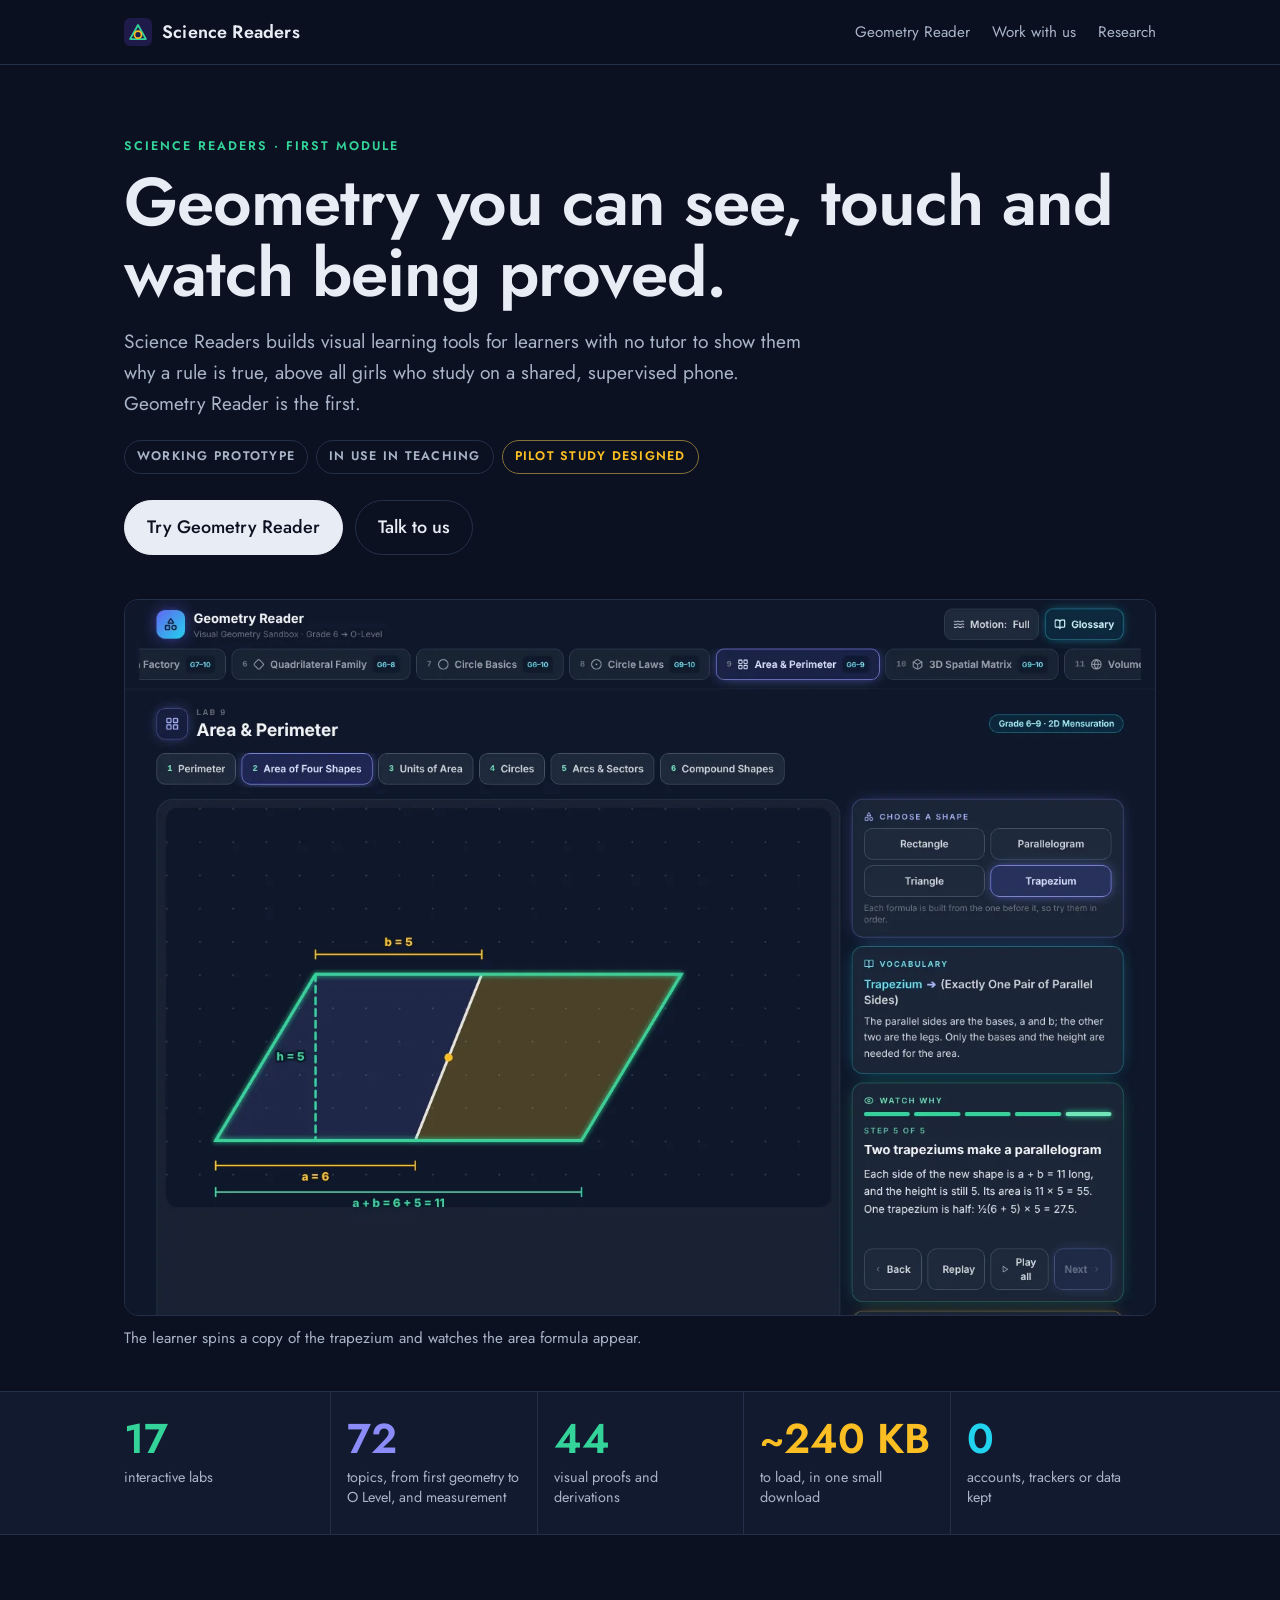
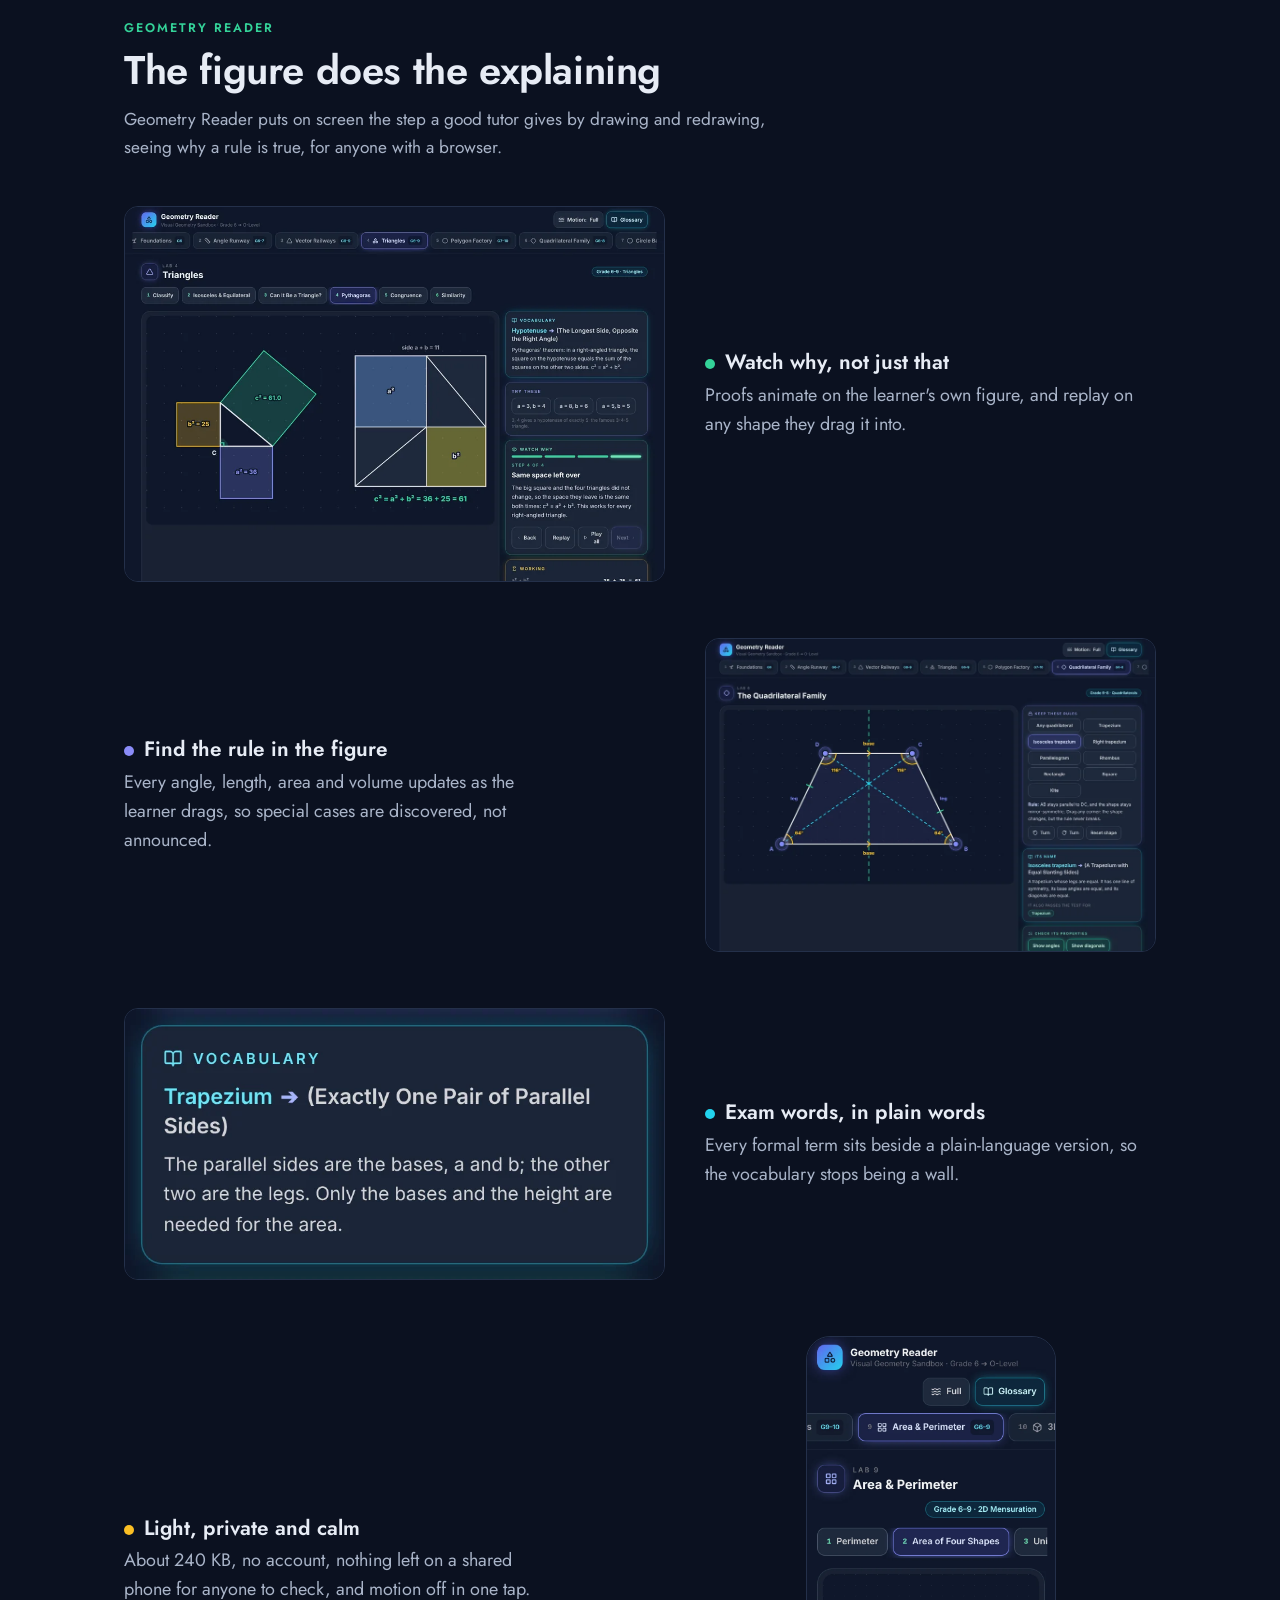
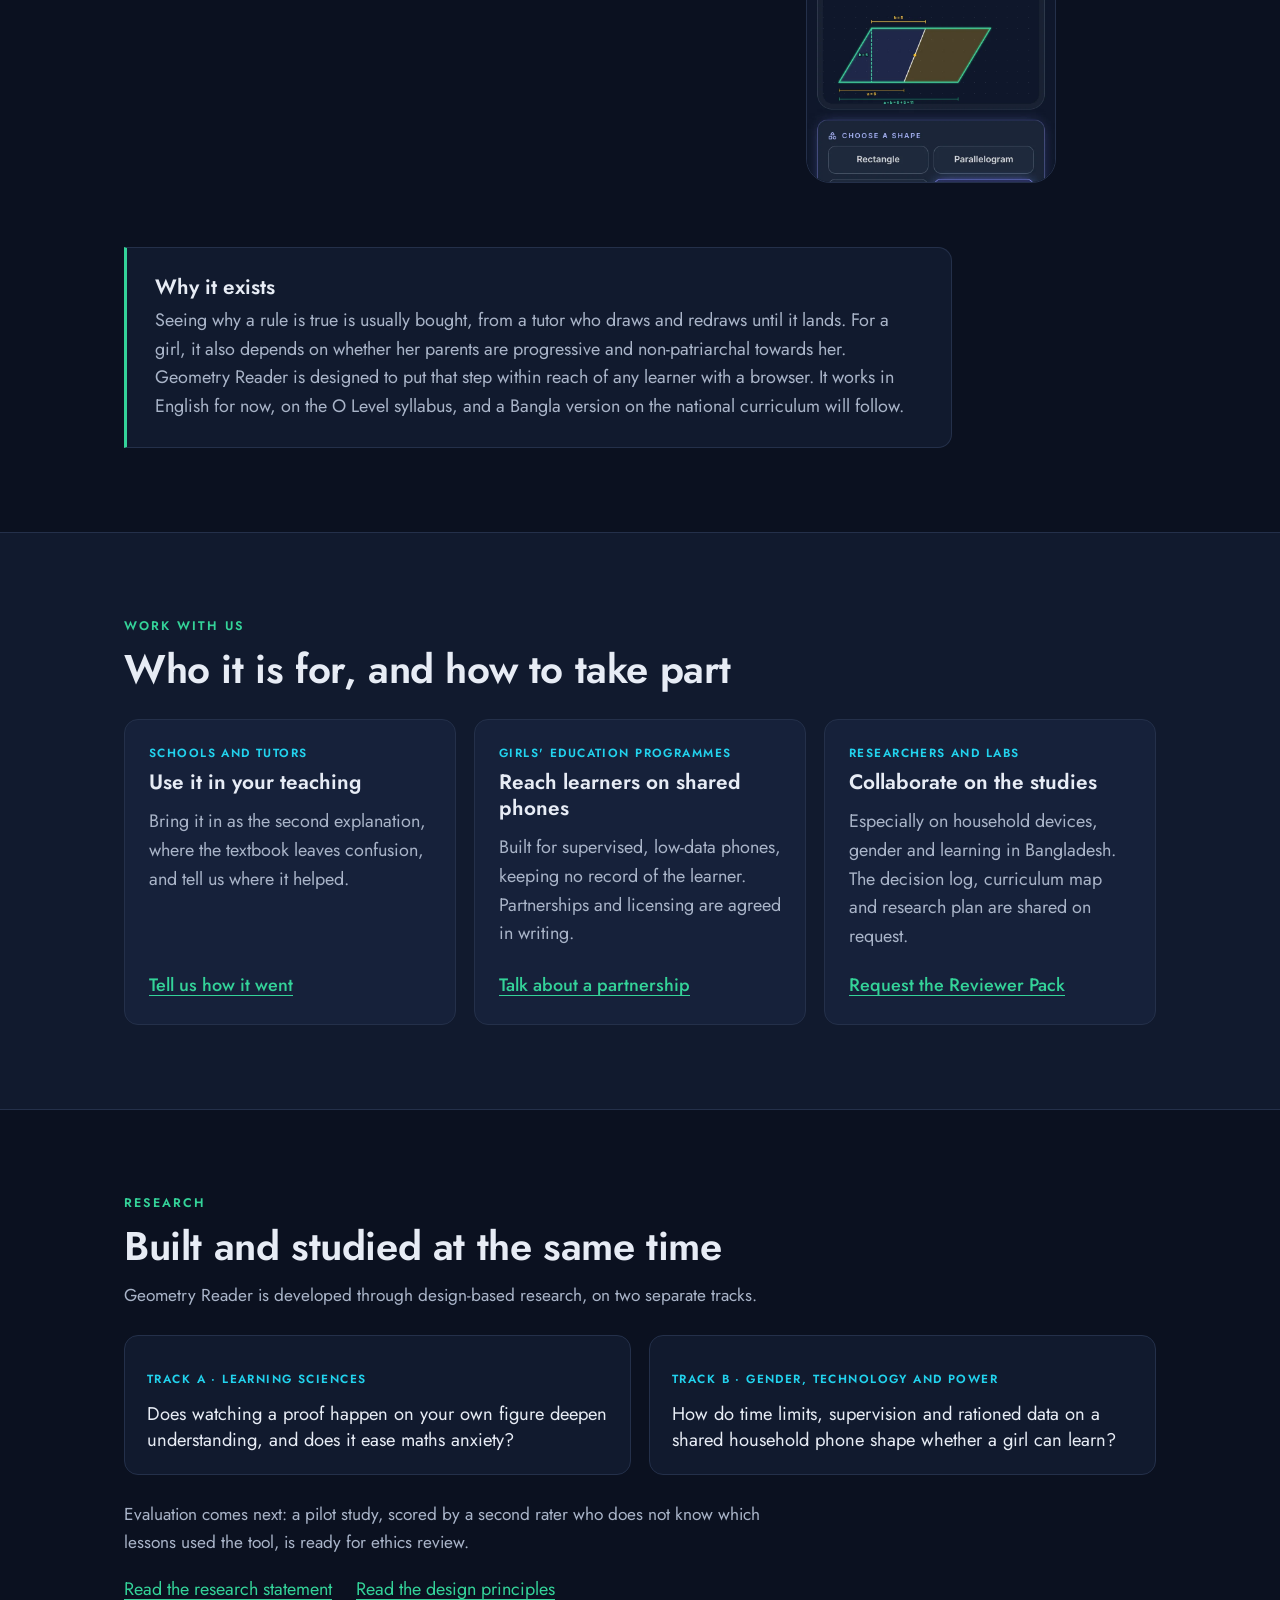
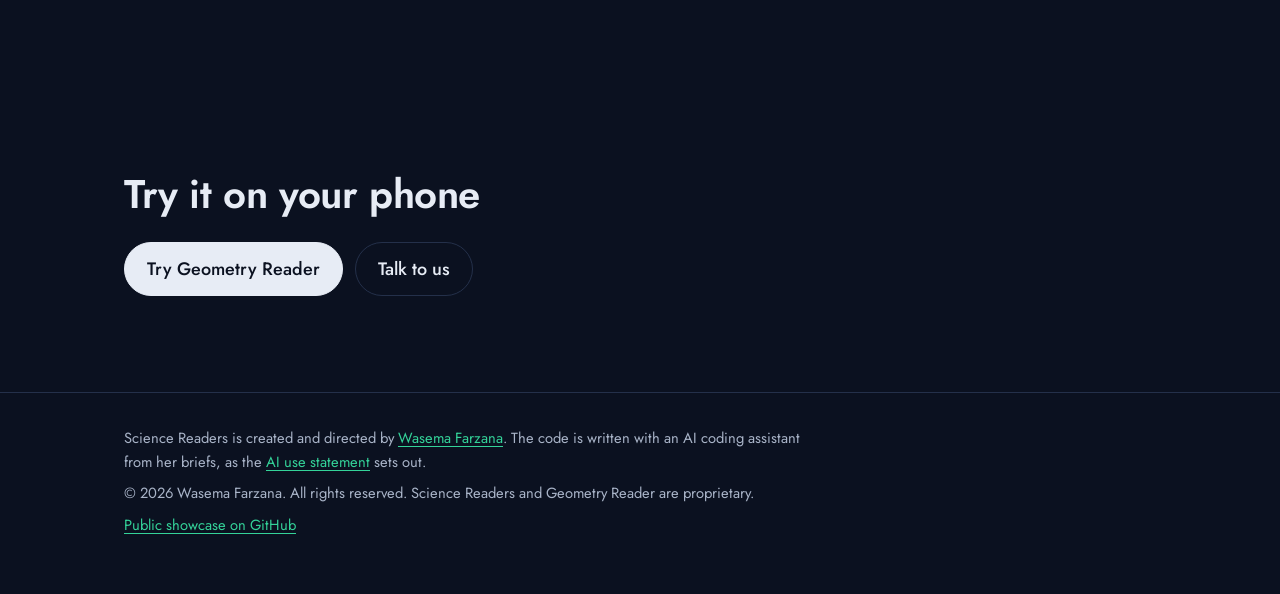
==== index.html @ 351c6ad3 "Science Readers home page One static page for Science Readers and its first module, Geometry Reader:" ====
<!doctype html>
<html lang="en">
<head>
  <meta charset="utf-8">
  <meta name="viewport" content="width=device-width, initial-scale=1">
  <meta http-equiv="Content-Security-Policy" content="default-src 'self'; img-src 'self'; style-src 'self'; font-src 'self'; script-src 'none'; base-uri 'none'; form-action 'none'">
  <meta name="referrer" content="strict-origin-when-cross-origin">
  <title>Science Readers · Geometry Reader</title>
  <meta name="description" content="Science Readers builds visual learning tools for learners with no tutor to show them why, designed for shared, low-data phones. Its first module, Geometry Reader, has 17 labs, 72 topics and 44 visual proofs, with no account and no tracking.">
  <link rel="canonical" href="https://sciencereaders.github.io/">
  <meta property="og:type" content="website">
  <meta property="og:site_name" content="Science Readers">
  <meta property="og:title" content="Geometry Reader: geometry you can see, touch and watch being proved">
  <meta property="og:description" content="Visual geometry for learners with no tutor to show them why, built for shared, low-data phones. 17 labs, 72 topics, 44 visual proofs.">
  <meta property="og:url" content="https://sciencereaders.github.io/">
  <meta property="og:image" content="https://sciencereaders.github.io/images/og.png">
  <meta property="og:image:width" content="1200">
  <meta property="og:image:height" content="627">
  <meta name="twitter:card" content="summary_large_image">
  <link rel="icon" href="favicon.svg" type="image/svg+xml">
  <link rel="preload" href="fonts/jost-latin-wght-normal.woff2" as="font" type="font/woff2" crossorigin>
  <link rel="stylesheet" href="styles.css">
</head>
<body>
  <a class="skip" href="#main">Skip to content</a>

  <header class="bar">
    <div class="wrap bar-in">
      <a class="brand" href="./" aria-label="Science Readers home">
        <img src="favicon.svg" alt="" width="28" height="28">
        <span>Science Readers</span>
      </a>
      <nav aria-label="On this page">
        <a href="#geometry-reader">Geometry Reader</a>
        <a href="#work-with-us">Work with us</a>
        <a href="#research">Research</a>
      </nav>
    </div>
  </header>

  <main id="main">
    <section class="hero">
      <div class="wrap">
        <p class="kicker">Science Readers · first module</p>
        <h1>Geometry you can see, touch and watch being proved.</h1>
        <p class="lede">Science Readers builds visual learning tools for learners with no tutor to show them why a rule is true, above all girls who study on a shared, supervised phone. Geometry Reader is the first.</p>
        <ul class="chips" aria-label="Status">
          <li>Working prototype</li>
          <li>In use in teaching</li>
          <li>Pilot study designed</li>
        </ul>
        <p class="actions">
          <a class="btn btn-main" href="https://sciencereaders.github.io/geometryreader/">Try Geometry Reader</a>
          <a class="btn" href="mailto:connect.wf@proton.me?subject=Science%20Readers">Talk to us</a>
        </p>
        <figure class="hero-fig">
          <img src="images/trapezium.webp" width="1440" height="1000" alt="A trapezium and its spun copy make a parallelogram, showing why the area is half of (a + b) times h">
          <figcaption>The learner spins a copy of the trapezium and watches the area formula appear.</figcaption>
        </figure>
      </div>
    </section>

    <section class="stats-band" aria-label="Geometry Reader in numbers">
      <div class="wrap">
        <ul class="stats">
          <li><b class="c-mint">17</b><span>interactive labs</span></li>
          <li><b class="c-indigo">72</b><span>topics, from first geometry to O Level, and measurement</span></li>
          <li><b class="c-mint">44</b><span>visual proofs and derivations</span></li>
          <li><b class="c-amber">~240 KB</b><span>to load, in one small download</span></li>
          <li><b class="c-cyan">0</b><span>accounts, trackers or data kept</span></li>
        </ul>
      </div>
    </section>

    <section id="geometry-reader" class="sec">
      <div class="wrap">
        <p class="kicker">Geometry Reader</p>
        <h2>The figure does the explaining</h2>
        <p class="intro">Geometry Reader puts on screen the step a good tutor gives by drawing and redrawing, seeing why a rule is true, for anyone with a browser.</p>
        <ul class="rows">
          <li>
            <img src="images/pythagoras.webp" width="960" height="667" alt="Pythagoras' theorem proved by rearranging four triangles" loading="lazy">
            <div><h3><span class="dot c-mint" aria-hidden="true"></span>Watch why, not just that</h3><p>Proofs animate on the learner's own figure, and replay on any shape they drag it into.</p></div>
          </li>
          <li>
            <img src="images/quadrilaterals.webp" width="960" height="667" alt="An isosceles trapezium with its bases, legs, equal diagonals and line of symmetry marked, keeping its rules as it is stretched" loading="lazy">
            <div><h3><span class="dot c-indigo" aria-hidden="true"></span>Find the rule in the figure</h3><p>Every angle, length, area and volume updates as the learner drags, so special cases are discovered, not announced.</p></div>
          </li>
          <li>
            <img src="images/vocabulary.webp" width="808" height="404" alt="A vocabulary card: Trapezium, exactly one pair of parallel sides, with a plain explanation of bases and legs" loading="lazy">
            <div><h3><span class="dot c-cyan" aria-hidden="true"></span>Exam words, in plain words</h3><p>Every formal term sits beside a plain-language version, so the vocabulary stops being a wall.</p></div>
          </li>
          <li class="row-phone">
            <img src="images/phone.webp" width="780" height="1400" alt="Geometry Reader on a phone screen" loading="lazy">
            <div><h3><span class="dot c-amber" aria-hidden="true"></span>Light, private and calm</h3><p>About 240 KB, no account, nothing left on a shared phone for anyone to check, and motion off in one tap.</p></div>
          </li>
        </ul>
        <div class="why">
          <h3>Why it exists</h3>
          <p>Seeing why a rule is true is usually bought, from a tutor who draws and redraws until it lands. For a girl, it also depends on whether her parents are progressive and non-patriarchal towards her. Geometry Reader is designed to put that step within reach of any learner with a browser. It works in English for now, on the O Level syllabus, and a Bangla version on the national curriculum will follow.</p>
        </div>
      </div>
    </section>

    <section id="work-with-us" class="sec sec-alt">
      <div class="wrap">
        <p class="kicker">Work with us</p>
        <h2>Who it is for, and how to take part</h2>
        <ul class="cards">
          <li>
            <p class="card-k">Schools and tutors</p>
            <h3>Use it in your teaching</h3>
            <p>Bring it in as the second explanation, where the textbook leaves confusion, and tell us where it helped.</p>
            <a href="mailto:connect.wf@proton.me?subject=Geometry%20Reader%20in%20teaching">Tell us how it went</a>
          </li>
          <li>
            <p class="card-k">Girls' education programmes</p>
            <h3>Reach learners on shared phones</h3>
            <p>Built for supervised, low-data phones, keeping no record of the learner. Partnerships and licensing are agreed in writing.</p>
            <a href="mailto:connect.wf@proton.me?subject=Geometry%20Reader%20partnership">Talk about a partnership</a>
          </li>
          <li>
            <p class="card-k">Researchers and labs</p>
            <h3>Collaborate on the studies</h3>
            <p>Especially on household devices, gender and learning in Bangladesh. The decision log, curriculum map and research plan are shared on request.</p>
            <a href="mailto:connect.wf@proton.me?subject=Geometry%20Reader%3A%20Reviewer%20Pack">Request the Reviewer Pack</a>
          </li>
        </ul>
      </div>
    </section>

    <section id="research" class="sec">
      <div class="wrap">
        <p class="kicker">Research</p>
        <h2>Built and studied at the same time</h2>
        <p class="intro">Geometry Reader is developed through design-based research, on two separate tracks.</p>
        <div class="tracks">
          <div><p class="card-k">Track A · learning sciences</p><p class="q">Does watching a proof happen on your own figure deepen understanding, and does it ease maths anxiety?</p></div>
          <div><p class="card-k">Track B · gender, technology and power</p><p class="q">How do time limits, supervision and rationed data on a shared household phone shape whether a girl can learn?</p></div>
        </div>
        <p class="intro">Evaluation comes next: a pilot study, scored by a second rater who does not know which lessons used the tool, is ready for ethics review.</p>
        <p class="links"><a href="https://github.com/sciencereaders/geometryreader/blob/main/RESEARCH.md">Read the research statement</a><a href="https://github.com/sciencereaders/geometryreader/blob/main/DECISIONS.md">Read the design principles</a></p>
      </div>
    </section>

    <section class="sec end">
      <div class="wrap">
        <h2>Try it on your phone</h2>
        <p class="actions">
          <a class="btn btn-main" href="https://sciencereaders.github.io/geometryreader/">Try Geometry Reader</a>
          <a class="btn" href="mailto:connect.wf@proton.me?subject=Science%20Readers">Talk to us</a>
        </p>
      </div>
    </section>
  </main>

  <footer class="foot">
    <div class="wrap foot-in">
      <p>Science Readers is created and directed by <a href="https://wasemafarzana.com/">Wasema Farzana</a>. The code is written with an AI coding assistant from her briefs, as the <a href="https://github.com/sciencereaders/geometryreader/blob/main/AI_USE.md">AI use statement</a> sets out.</p>
      <p>© 2026 Wasema Farzana. All rights reserved. Science Readers and Geometry Reader are proprietary.</p>
      <p><a href="https://github.com/sciencereaders/geometryreader">Public showcase on GitHub</a></p>
    </div>
  </footer>
</body>
</html>
---- styles.css ----
/* Science Readers · one page, no scripts, self-hosted Jost. Colours follow Geometry Reader's own meanings:
   indigo = what you can move, mint = proofs and truths, amber = measurements, cyan = vocabulary. */
@font-face { font-family: "Jost"; src: url("fonts/jost-latin-wght-normal.woff2") format("woff2"); font-weight: 100 900; font-display: swap; }
:root {
  --bg: #0b1120; --panel: #111a2e; --panel-2: #16213a; --line: #24304a; --ink: #e7ecf5; --soft: #a9b4c8;
  --indigo: #8b8cf8; --mint: #34d399; --amber: #fbbf24; --cyan: #22d3ee; --btn: #e7ecf5; --btn-ink: #0b1120;
}
* { box-sizing: border-box; }
html { scroll-behavior: smooth; scroll-padding-top: 80px; }
@media (prefers-reduced-motion: reduce) { html { scroll-behavior: auto; } }
body { margin: 0; background: var(--bg); color: var(--ink); font-family: "Jost", system-ui, sans-serif; font-size: 18px; line-height: 1.6; -webkit-font-smoothing: antialiased; }
a { color: var(--mint); text-underline-offset: .2em; }
:focus-visible { outline: 2px solid var(--cyan); outline-offset: 3px; border-radius: 4px; }
.wrap { max-width: 1080px; margin: 0 auto; padding: 0 24px; }
.skip { position: absolute; left: -999px; top: 8px; background: var(--btn); color: var(--btn-ink); padding: 8px 14px; border-radius: 8px; }
.skip:focus { left: 8px; z-index: 50; }

.bar { position: sticky; top: 0; z-index: 20; background: color-mix(in srgb, var(--bg) 88%, transparent); backdrop-filter: blur(8px); border-bottom: 1px solid var(--line); }
.bar-in { display: flex; align-items: center; gap: 24px; min-height: 64px; }
.brand { display: inline-flex; align-items: center; gap: 10px; color: var(--ink); text-decoration: none; font-weight: 600; letter-spacing: .01em; margin-right: auto; }
.bar nav { display: flex; gap: 22px; }
.bar nav a { color: var(--soft); text-decoration: none; font-size: .95rem; }
.bar nav a:hover { color: var(--ink); }

.kicker { margin: 0 0 10px; font-size: .78rem; font-weight: 600; letter-spacing: .16em; text-transform: uppercase; color: var(--mint); }
h1 { margin: 0; font-weight: 600; font-size: clamp(2.4rem, 5.6vw, 4.2rem); line-height: 1.05; letter-spacing: -.015em; max-width: 15em; }
h2 { margin: 0 0 14px; font-weight: 600; font-size: clamp(1.8rem, 3.4vw, 2.5rem); line-height: 1.1; letter-spacing: -.01em; }
h3 { margin: 0 0 6px; font-weight: 600; font-size: 1.3rem; line-height: 1.25; }
.hero { padding: 72px 0 40px; }
.lede { margin: 18px 0 0; font-size: 1.2rem; color: var(--soft); max-width: 36em; }
.chips { list-style: none; margin: 22px 0 0; padding: 0; display: flex; flex-wrap: wrap; gap: 8px; }
.chips li { font-size: .78rem; font-weight: 600; letter-spacing: .1em; text-transform: uppercase; color: var(--soft); border: 1px solid var(--line); border-radius: 999px; padding: 6px 12px; }
.chips li:last-child { color: var(--amber); border-color: color-mix(in srgb, var(--amber) 45%, var(--line)); }
.actions { display: flex; flex-wrap: wrap; gap: 12px; margin: 26px 0 0; }
.btn { display: inline-block; text-decoration: none; color: var(--ink); border: 1px solid var(--line); border-radius: 999px; padding: 12px 22px; font-weight: 500; }
.btn:hover { border-color: var(--mint); }
.btn-main { background: var(--btn); color: var(--btn-ink); border-color: var(--btn); }
.btn-main:hover { background: var(--mint); border-color: var(--mint); }
.hero-fig { margin: 44px 0 0; }
.hero-fig img, .rows img { display: block; width: 100%; height: auto; border: 1px solid var(--line); border-radius: 14px; }
figcaption { margin-top: 10px; color: var(--soft); font-size: .95rem; }

.stats-band { border-top: 1px solid var(--line); border-bottom: 1px solid var(--line); background: var(--panel); }
.stats { list-style: none; margin: 0; padding: 0; display: grid; grid-template-columns: repeat(5, minmax(0, 1fr)); }
.stats li { padding: 26px 16px 26px 0; }
.stats li + li { padding-left: 16px; border-left: 1px solid var(--line); }
.stats b { display: block; font-size: clamp(1.9rem, 3.6vw, 2.6rem); font-weight: 600; line-height: 1; }
.stats span { display: block; margin-top: 8px; font-size: .9rem; line-height: 1.4; color: var(--soft); }
.c-mint { color: var(--mint); } .c-indigo { color: var(--indigo); } .c-amber { color: var(--amber); } .c-cyan { color: var(--cyan); }

.sec { padding: 84px 0; }
.sec-alt { background: var(--panel); border-top: 1px solid var(--line); border-bottom: 1px solid var(--line); }
.intro { margin: 0 0 8px; color: var(--soft); max-width: 38em; font-size: 1.08rem; }
.rows { list-style: none; margin: 44px 0 0; padding: 0; display: grid; gap: 56px; }
.rows li { display: grid; grid-template-columns: minmax(0, 1.2fr) minmax(0, 1fr); gap: 40px; align-items: center; }
.rows li:nth-child(even) img { order: 2; }
.rows .row-phone img { width: min(250px, 100%); justify-self: center; border-radius: 24px; }
.rows p { margin: 0; color: var(--soft); max-width: 24em; }
.dot { display: inline-block; width: 10px; height: 10px; border-radius: 50%; background: currentColor; margin-right: 10px; vertical-align: middle; }
.why { margin-top: 64px; padding: 26px 28px; border: 1px solid var(--line); border-left: 3px solid var(--mint); border-radius: 0 14px 14px 0; background: var(--panel); max-width: 46em; }
.why p { margin: 0; color: var(--soft); }

.cards { list-style: none; margin: 28px 0 0; padding: 0; display: grid; grid-template-columns: repeat(3, minmax(0, 1fr)); gap: 18px; }
.cards li { display: flex; flex-direction: column; gap: 6px; padding: 24px; border: 1px solid var(--line); border-radius: 14px; background: var(--panel-2); }
.cards p { margin: 0; color: var(--soft); }
.cards a { margin-top: auto; padding-top: 14px; font-weight: 500; }
.card-k { font-size: .74rem !important; font-weight: 600; letter-spacing: .12em; text-transform: uppercase; color: var(--cyan) !important; }
.tracks { display: grid; grid-template-columns: repeat(2, minmax(0, 1fr)); gap: 18px; margin: 26px 0 26px; }
.tracks > div { padding: 22px; border: 1px solid var(--line); border-radius: 14px; background: var(--panel); }
.q { margin: 6px 0 0; font-size: 1.15rem; line-height: 1.4; }
.links { display: flex; flex-wrap: wrap; gap: 8px 24px; margin: 18px 0 0; }
.end { text-align: left; padding-bottom: 96px; }

.foot { border-top: 1px solid var(--line); padding: 34px 0 48px; color: var(--soft); font-size: .92rem; }
.foot-in p { margin: 0 0 8px; max-width: 46em; }

@media (max-width: 860px) {
  .bar nav { display: none; }
  .hero { padding-top: 48px; }
  .stats { grid-template-columns: repeat(2, minmax(0, 1fr)); }
  .stats li, .stats li + li { padding: 18px 12px 18px 0; border-left: 0; border-top: 1px solid var(--line); }
  .stats li:nth-child(-n+2) { border-top: 0; }
  .stats li:nth-child(even) { padding-left: 12px; border-left: 1px solid var(--line); }
  .rows li, .cards, .tracks { grid-template-columns: 1fr; }
  .rows li { gap: 16px; }
  .rows li:nth-child(even) img { order: 0; }
  .sec { padding: 64px 0; }
}
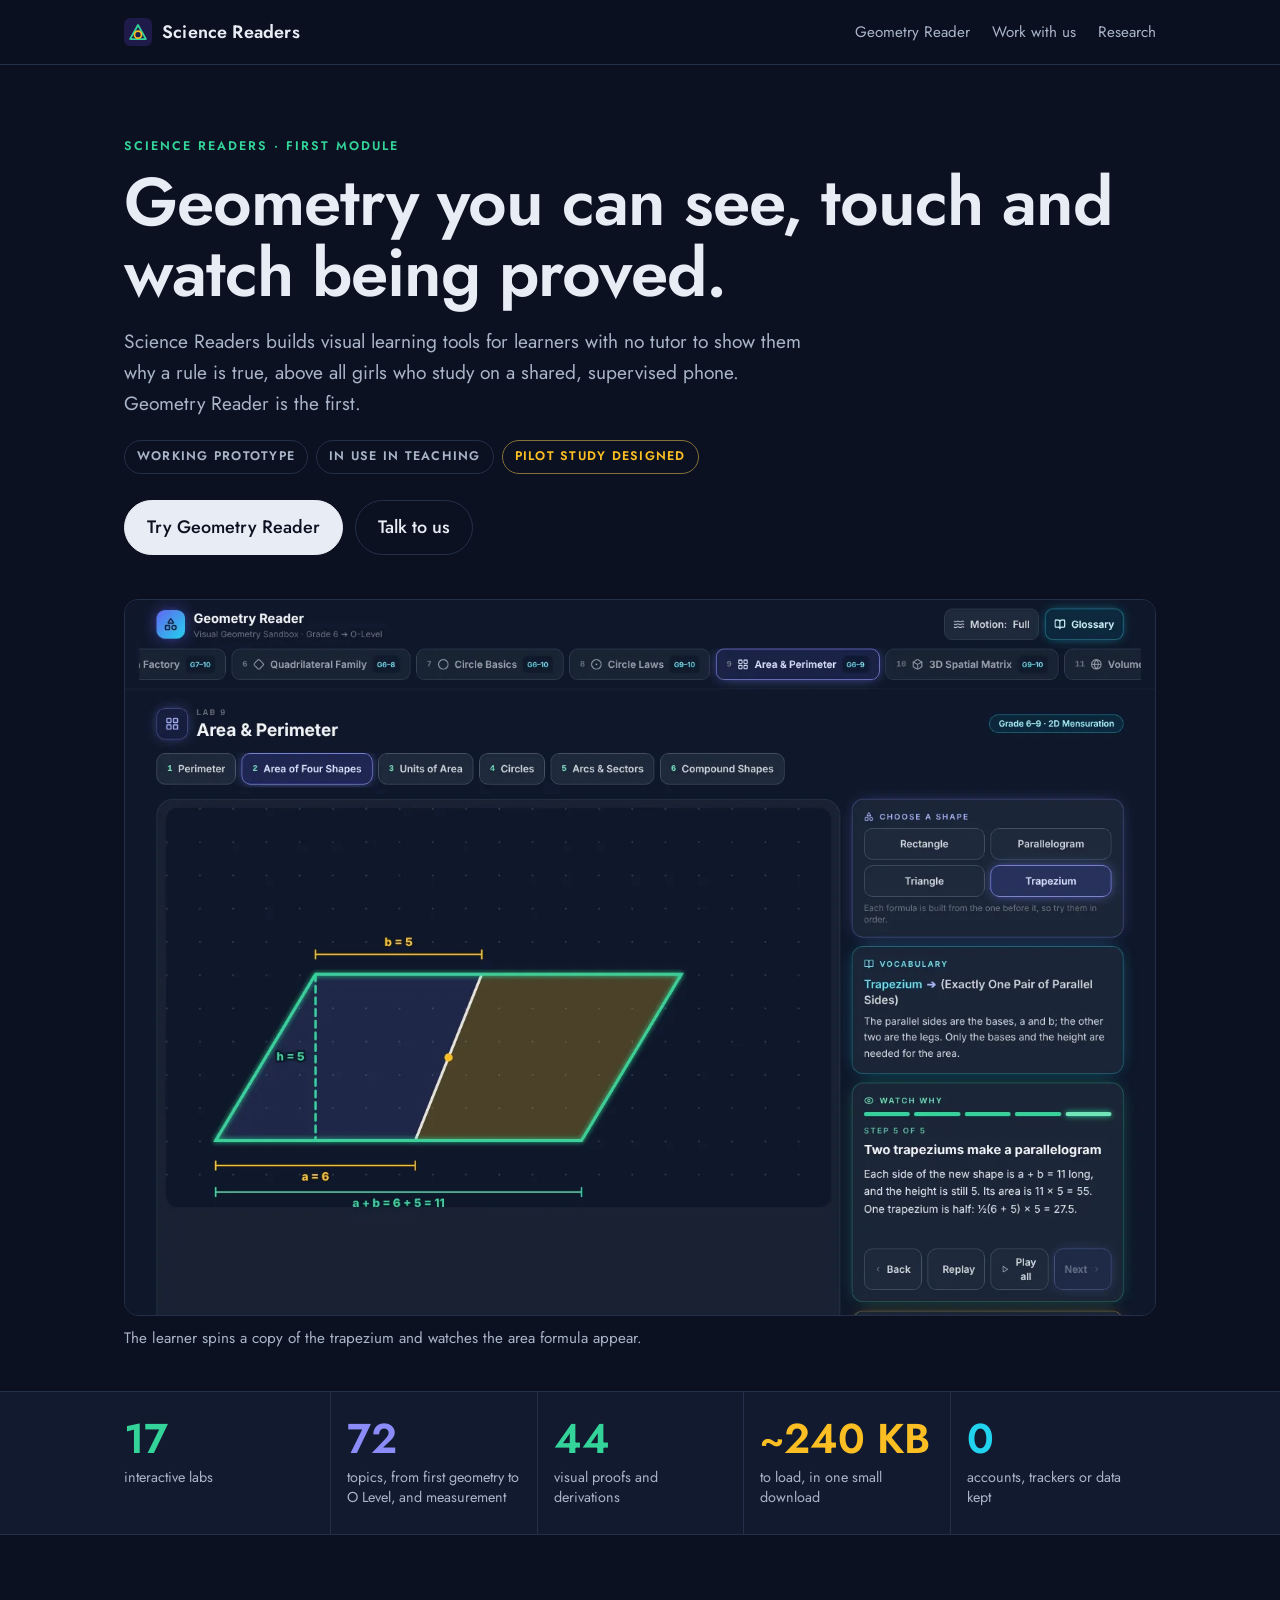
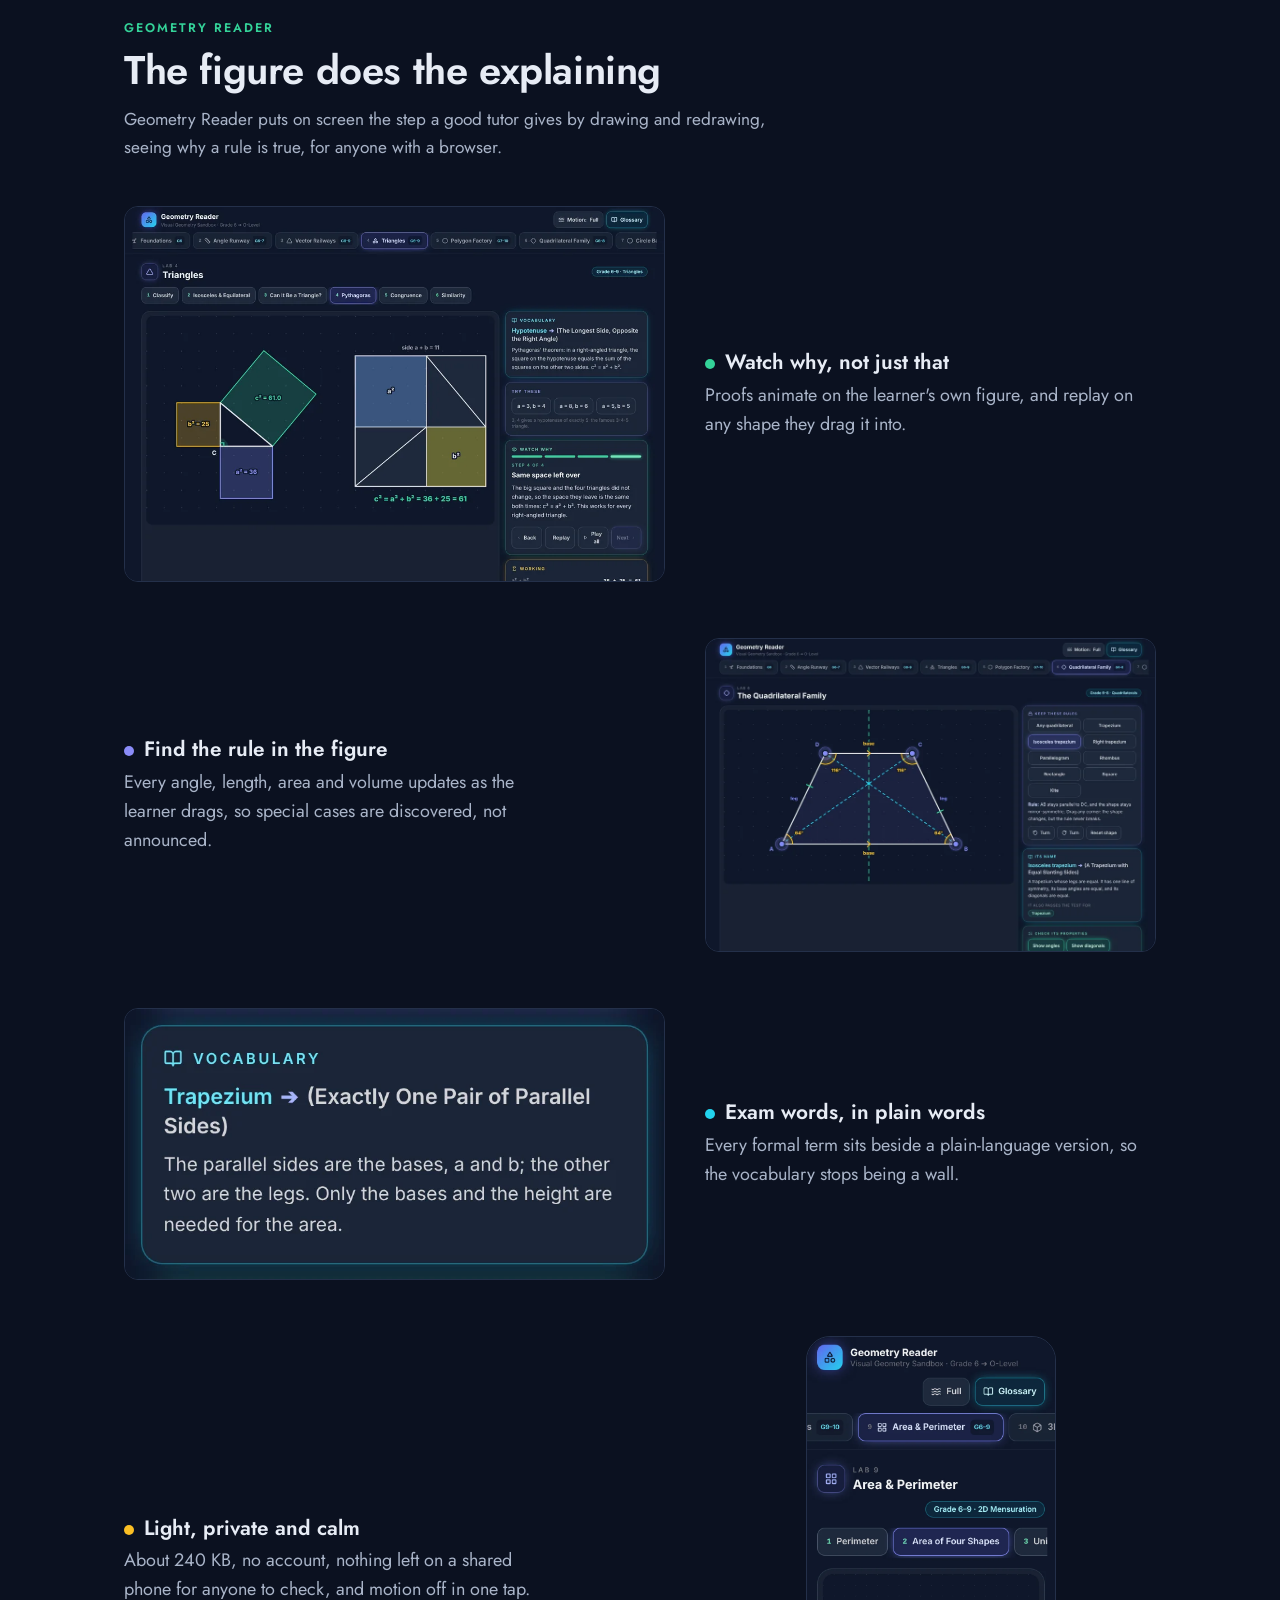
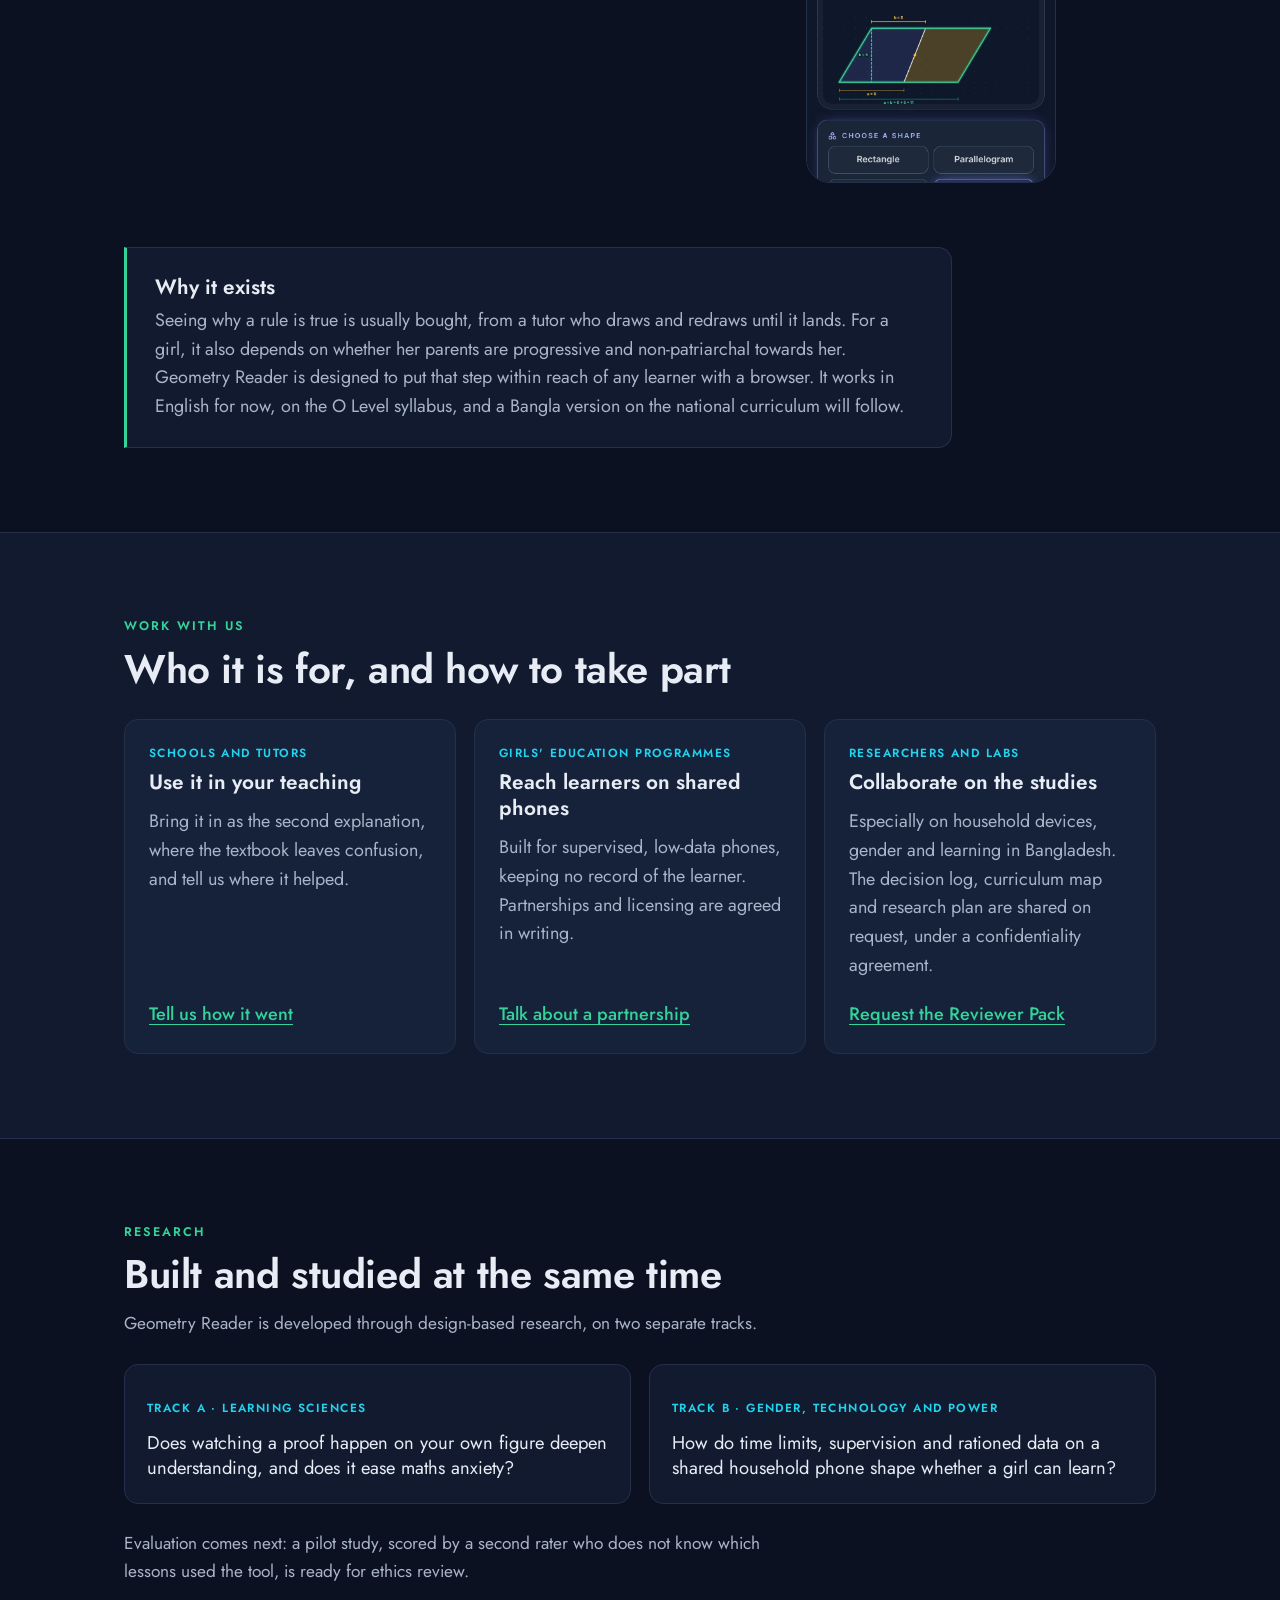
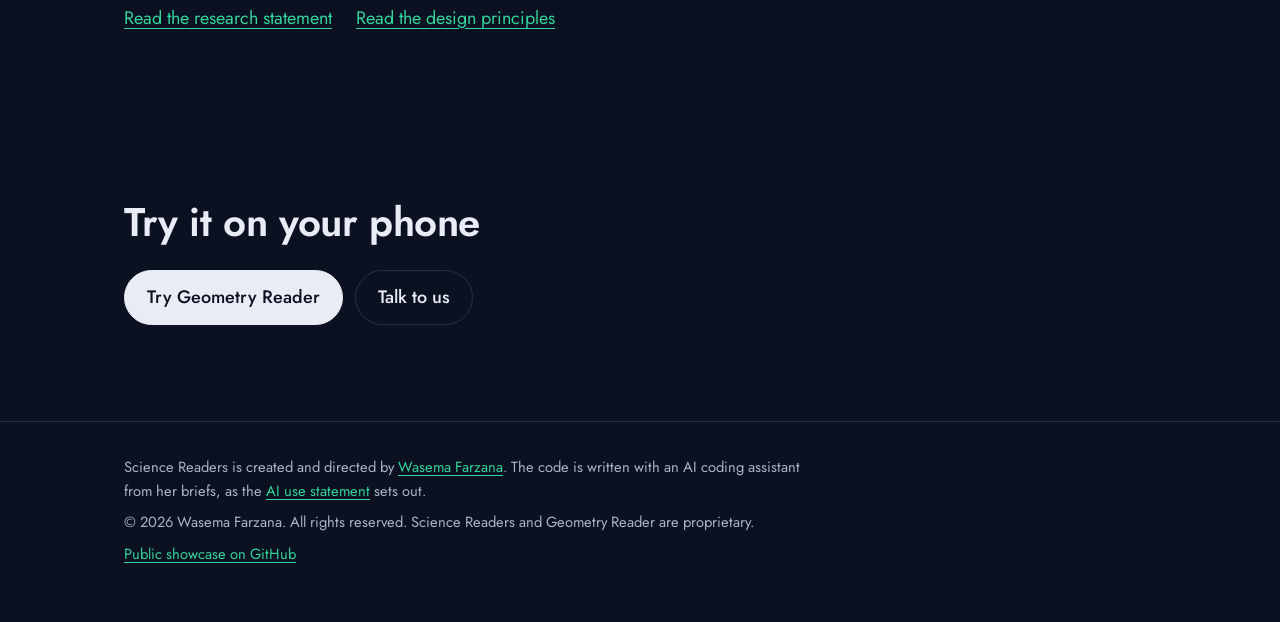
==== commit 8edbe501: "Offer the Reviewer Pack under a confidentiality agreement" ====
--- a/index.html
+++ b/index.html
@@ -122,7 +122,7 @@
           <li>
             <p class="card-k">Researchers and labs</p>
             <h3>Collaborate on the studies</h3>
-            <p>Especially on household devices, gender and learning in Bangladesh. The decision log, curriculum map and research plan are shared on request.</p>
+            <p>Especially on household devices, gender and learning in Bangladesh. The decision log, curriculum map and research plan are shared on request, under a confidentiality agreement.</p>
             <a href="mailto:connect.wf@proton.me?subject=Geometry%20Reader%3A%20Reviewer%20Pack">Request the Reviewer Pack</a>
           </li>
         </ul>
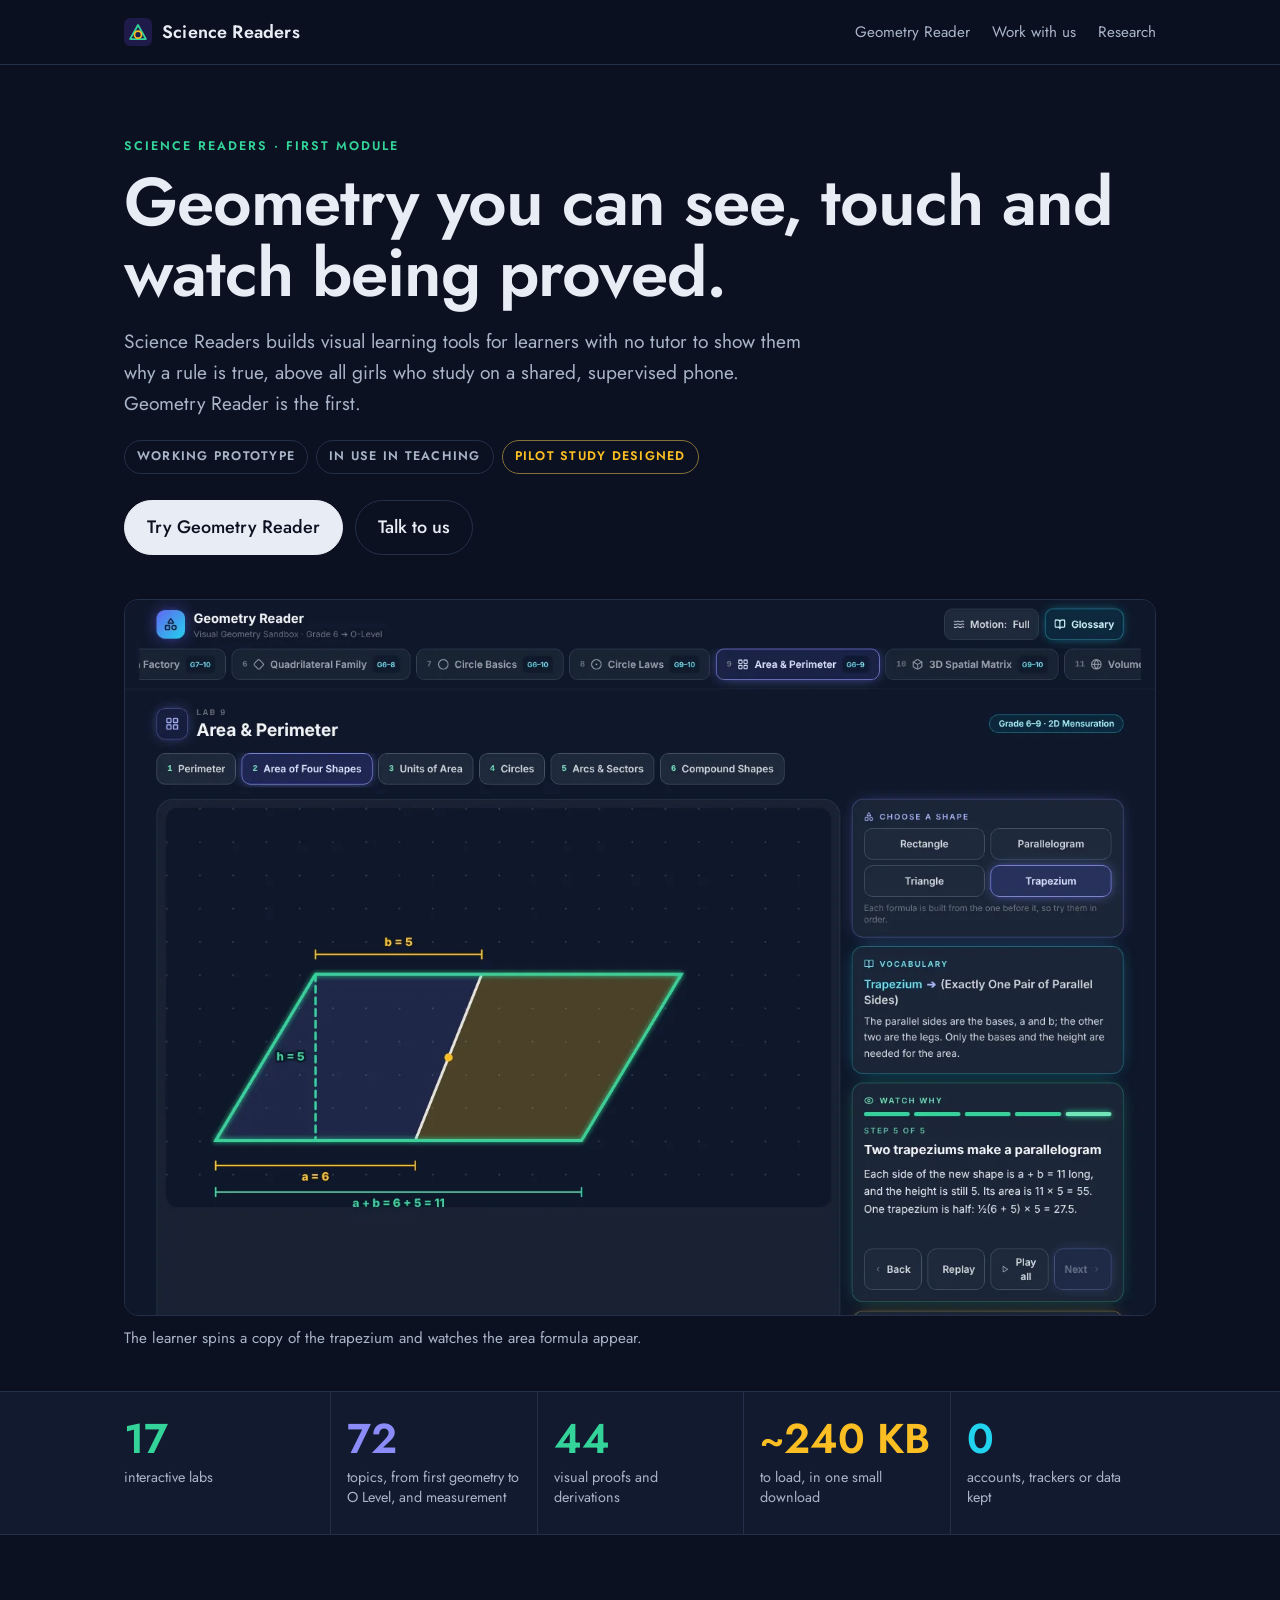
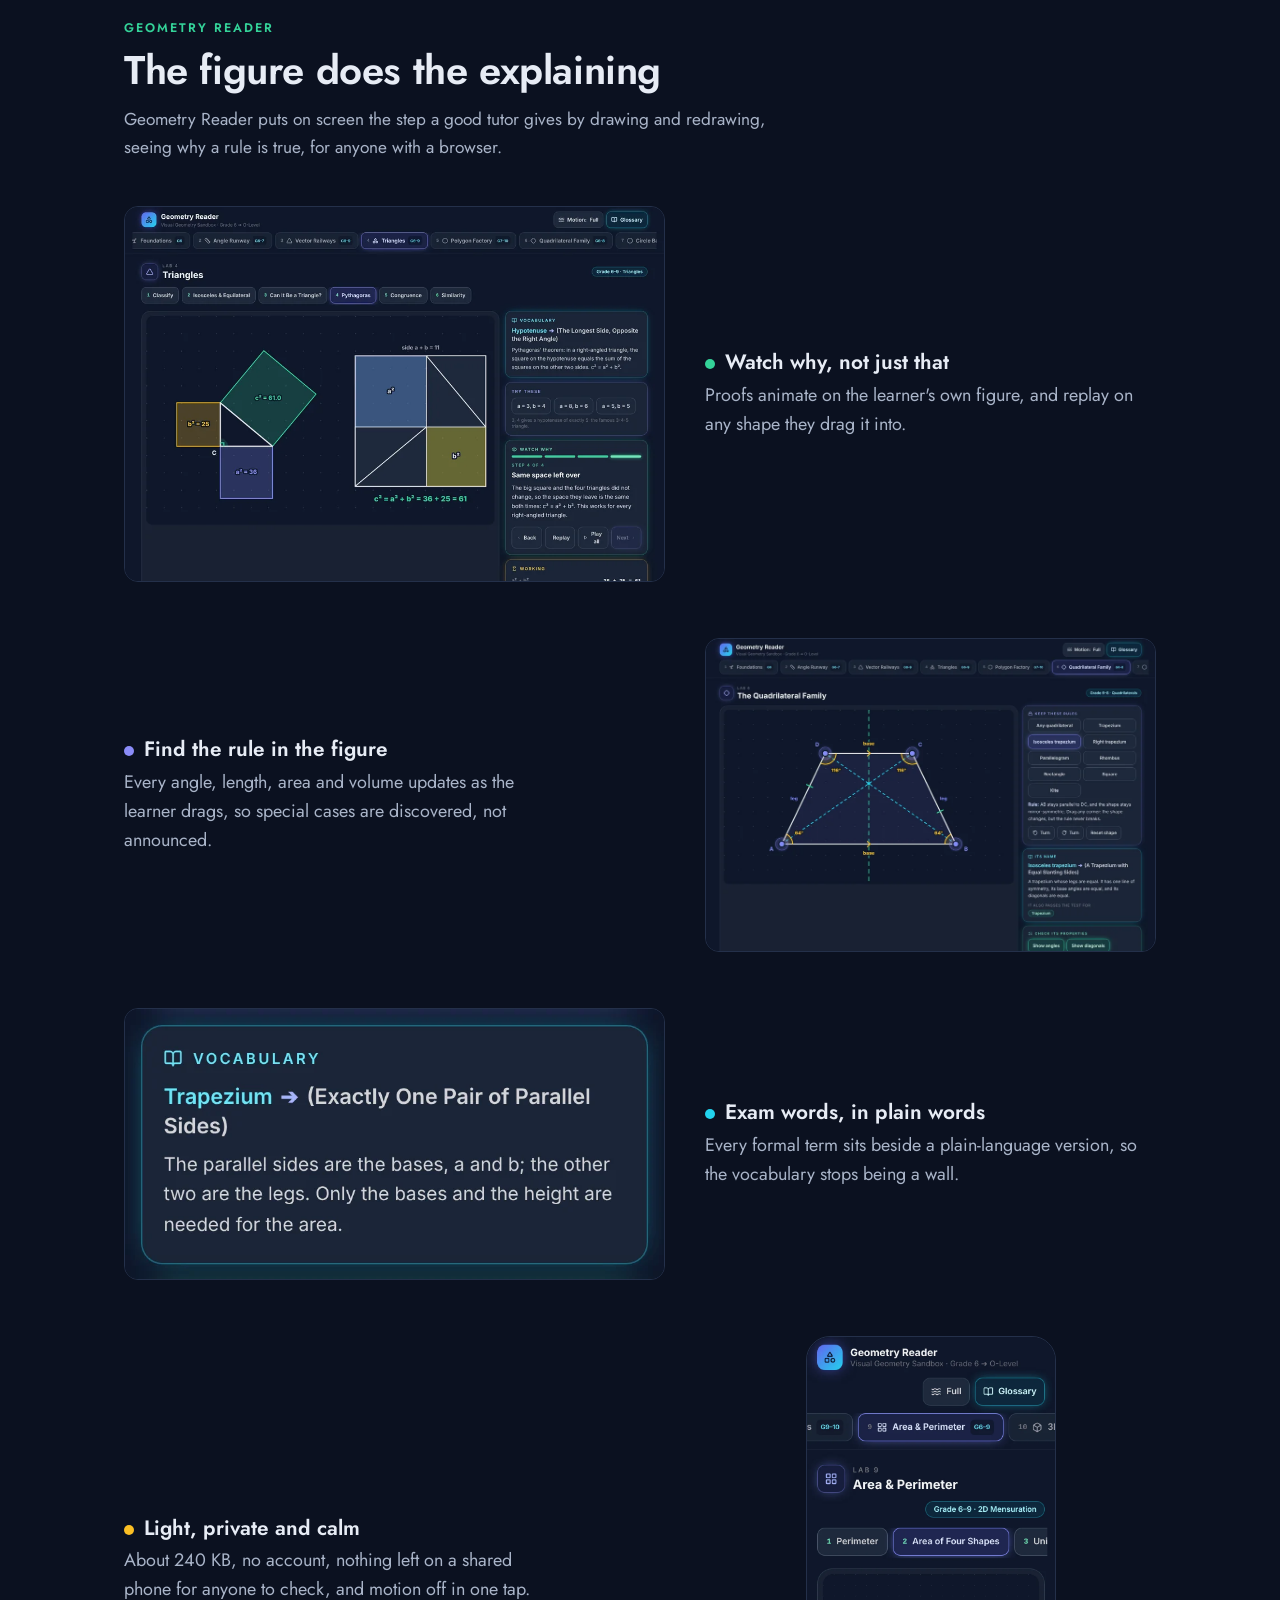
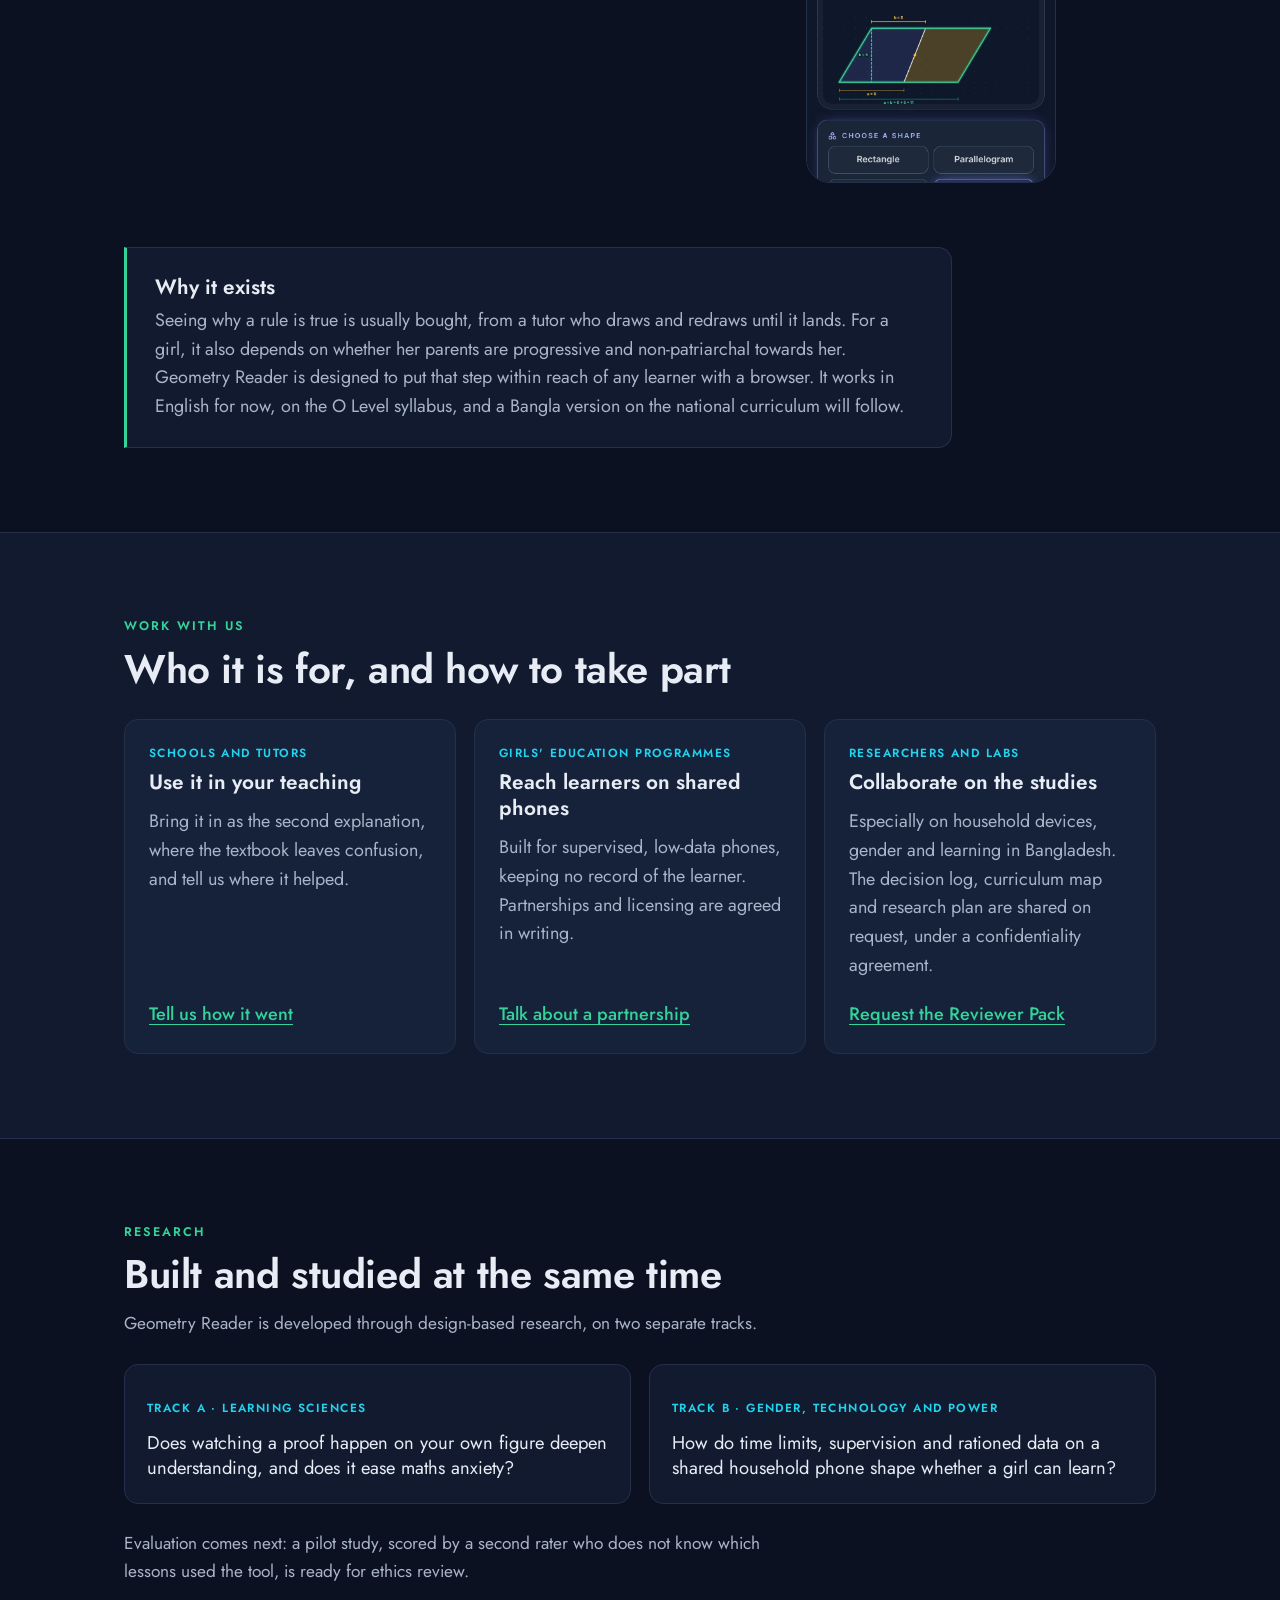
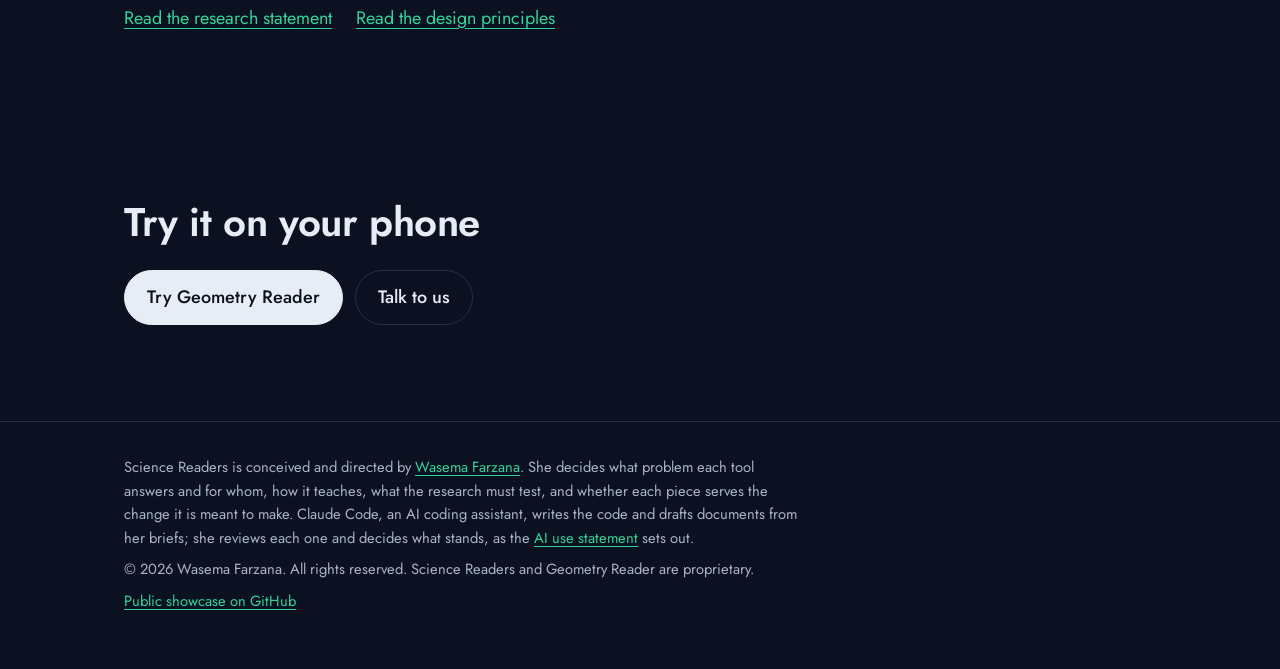
==== commit 0ac25f94: "Credit line: her direction first, then the assistant's part" ====
--- a/index.html
+++ b/index.html
@@ -156,7 +156,7 @@
 
   <footer class="foot">
     <div class="wrap foot-in">
-      <p>Science Readers is created and directed by <a href="https://wasemafarzana.com/">Wasema Farzana</a>. The code is written with an AI coding assistant from her briefs, as the <a href="https://github.com/sciencereaders/geometryreader/blob/main/AI_USE.md">AI use statement</a> sets out.</p>
+      <p>Science Readers is conceived and directed by <a href="https://wasemafarzana.com/">Wasema Farzana</a>. She decides what problem each tool answers and for whom, how it teaches, what the research must test, and whether each piece serves the change it is meant to make. Claude Code, an AI coding assistant, writes the code and drafts documents from her briefs; she reviews each one and decides what stands, as the <a href="https://github.com/sciencereaders/geometryreader/blob/main/AI_USE.md">AI use statement</a> sets out.</p>
       <p>© 2026 Wasema Farzana. All rights reserved. Science Readers and Geometry Reader are proprietary.</p>
       <p><a href="https://github.com/sciencereaders/geometryreader">Public showcase on GitHub</a></p>
     </div>
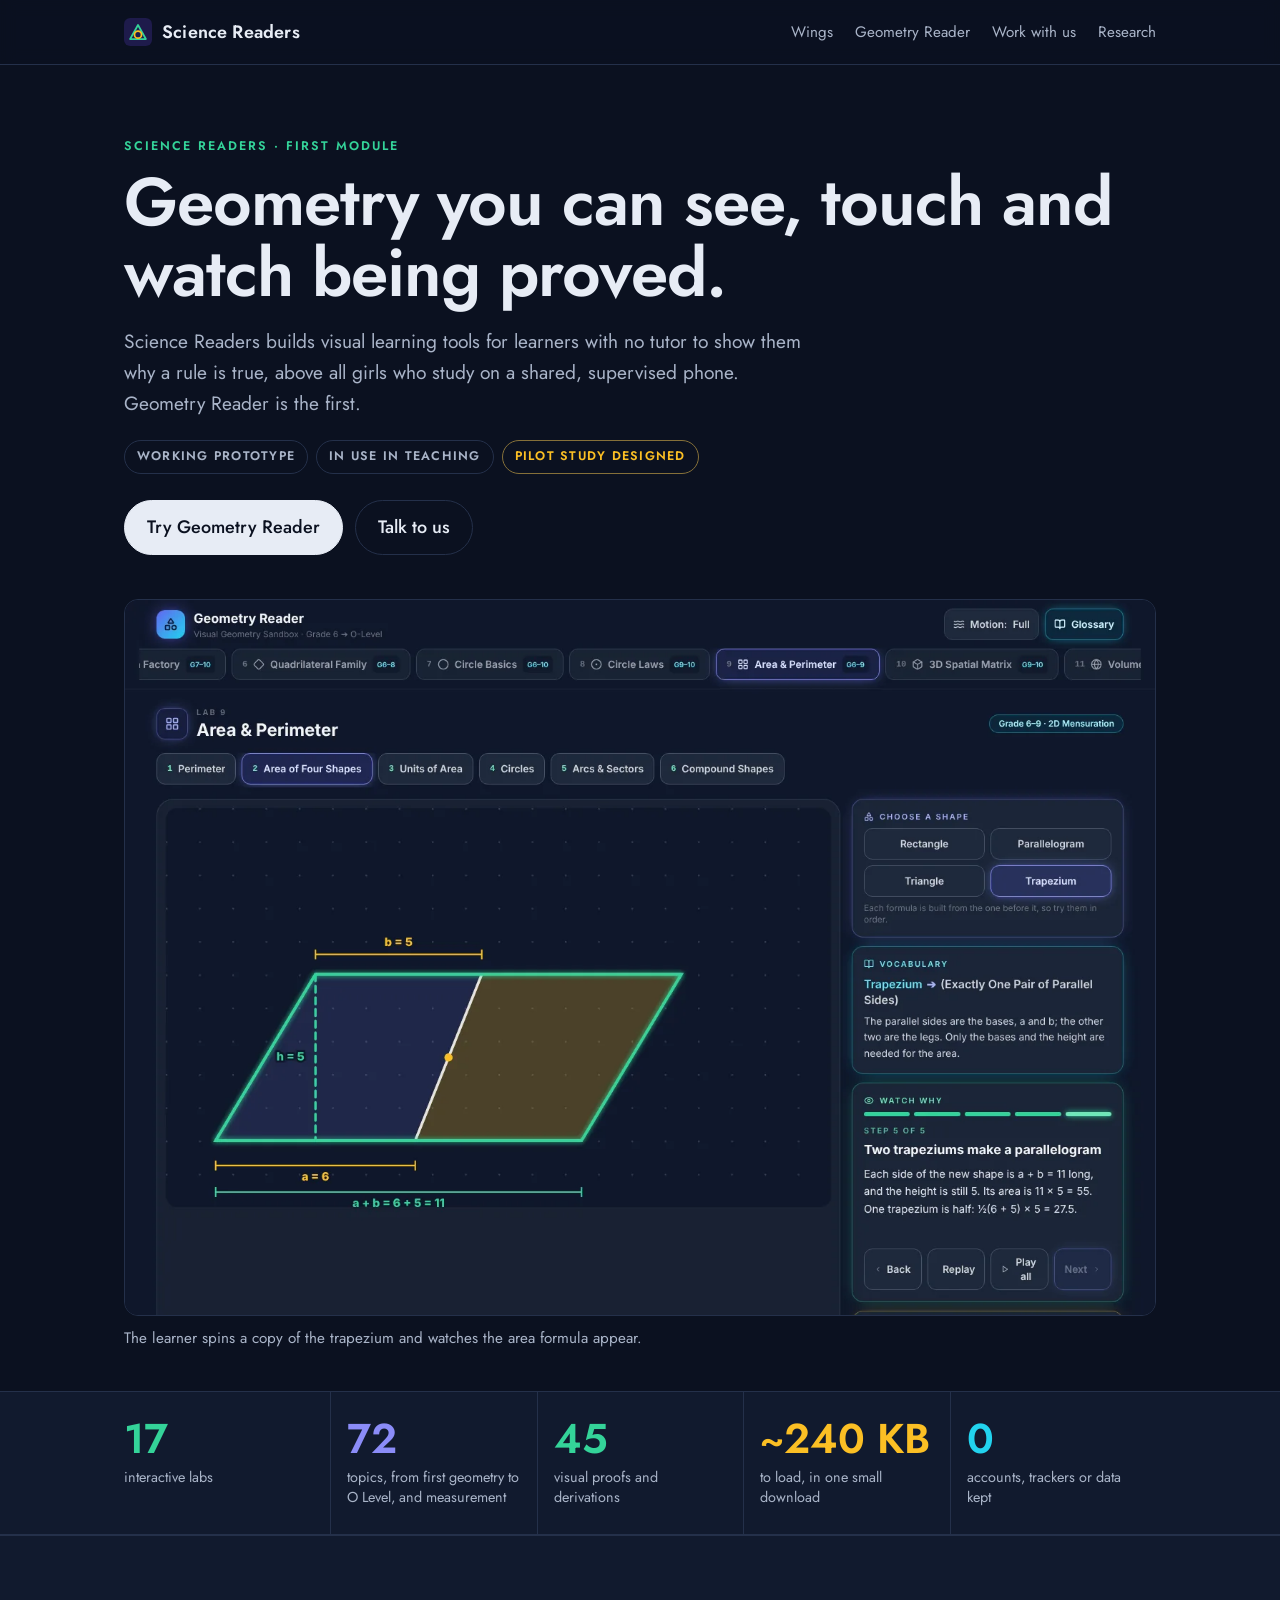
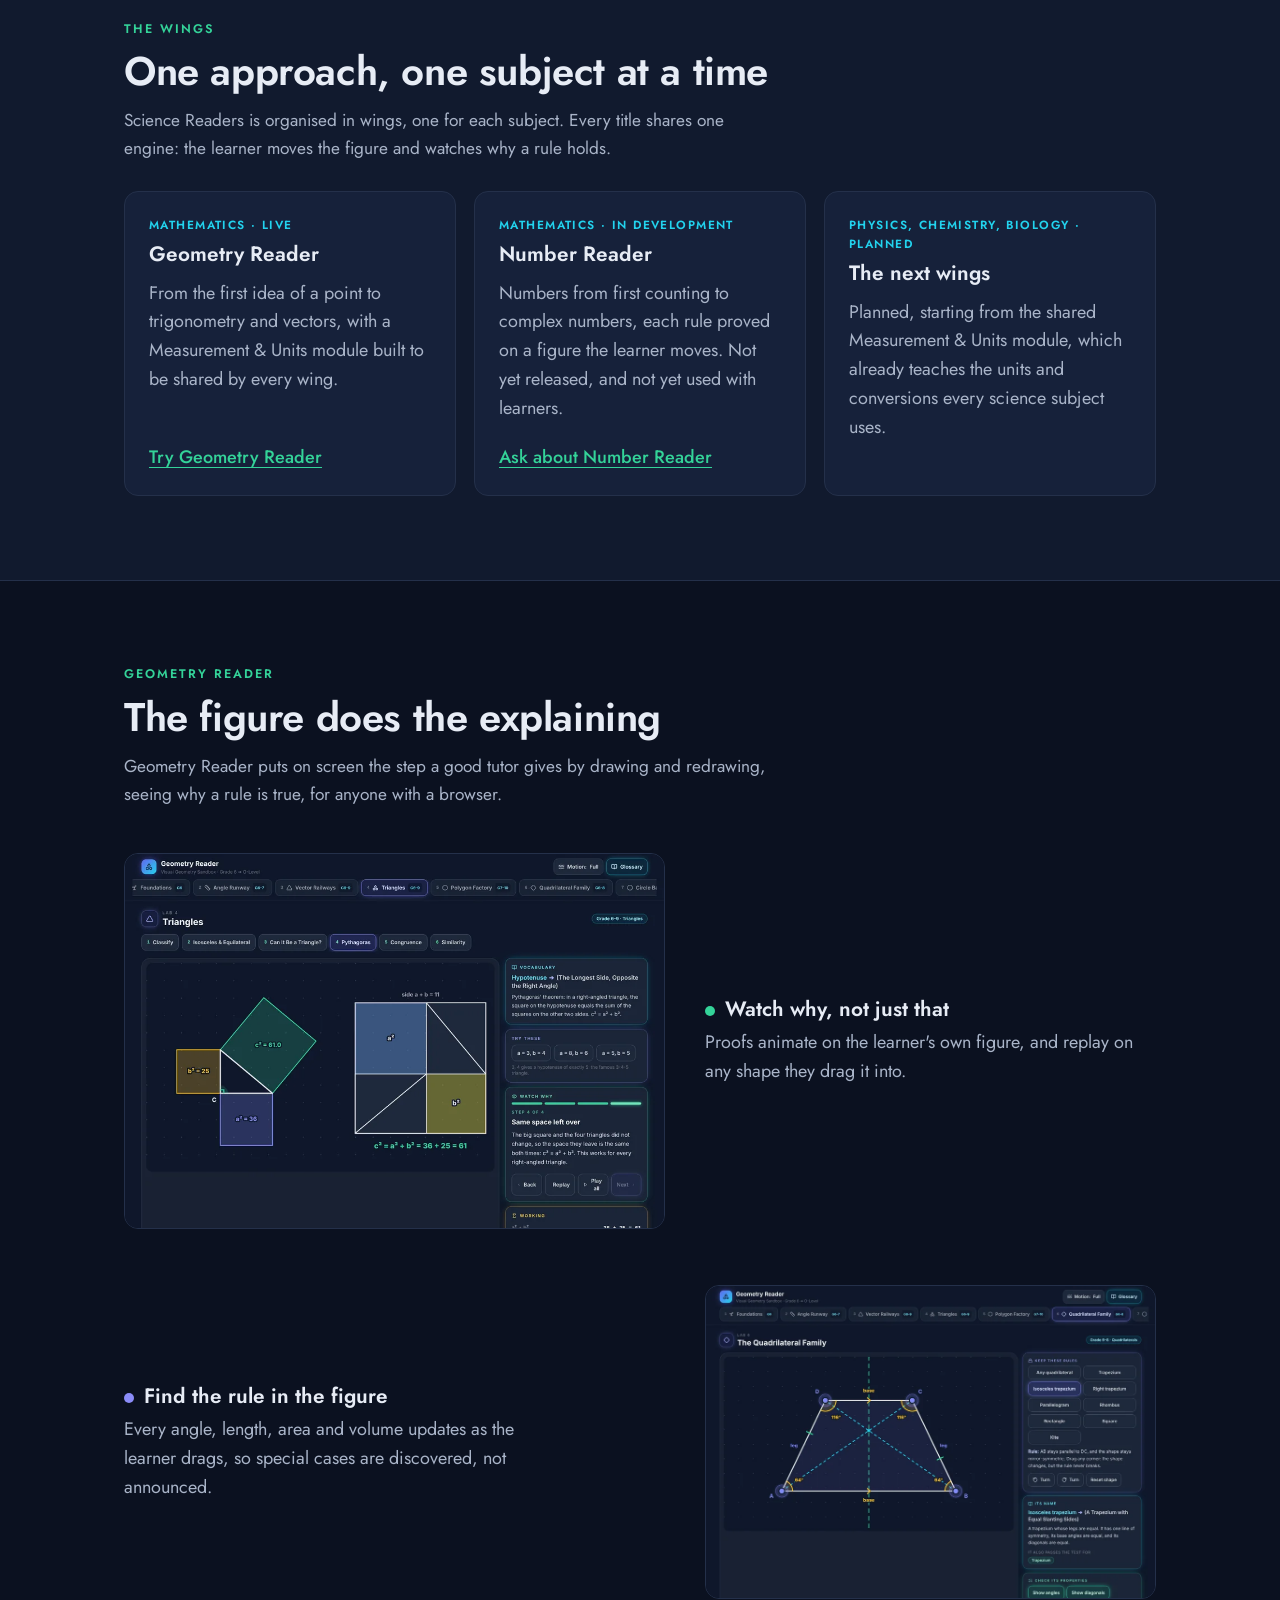
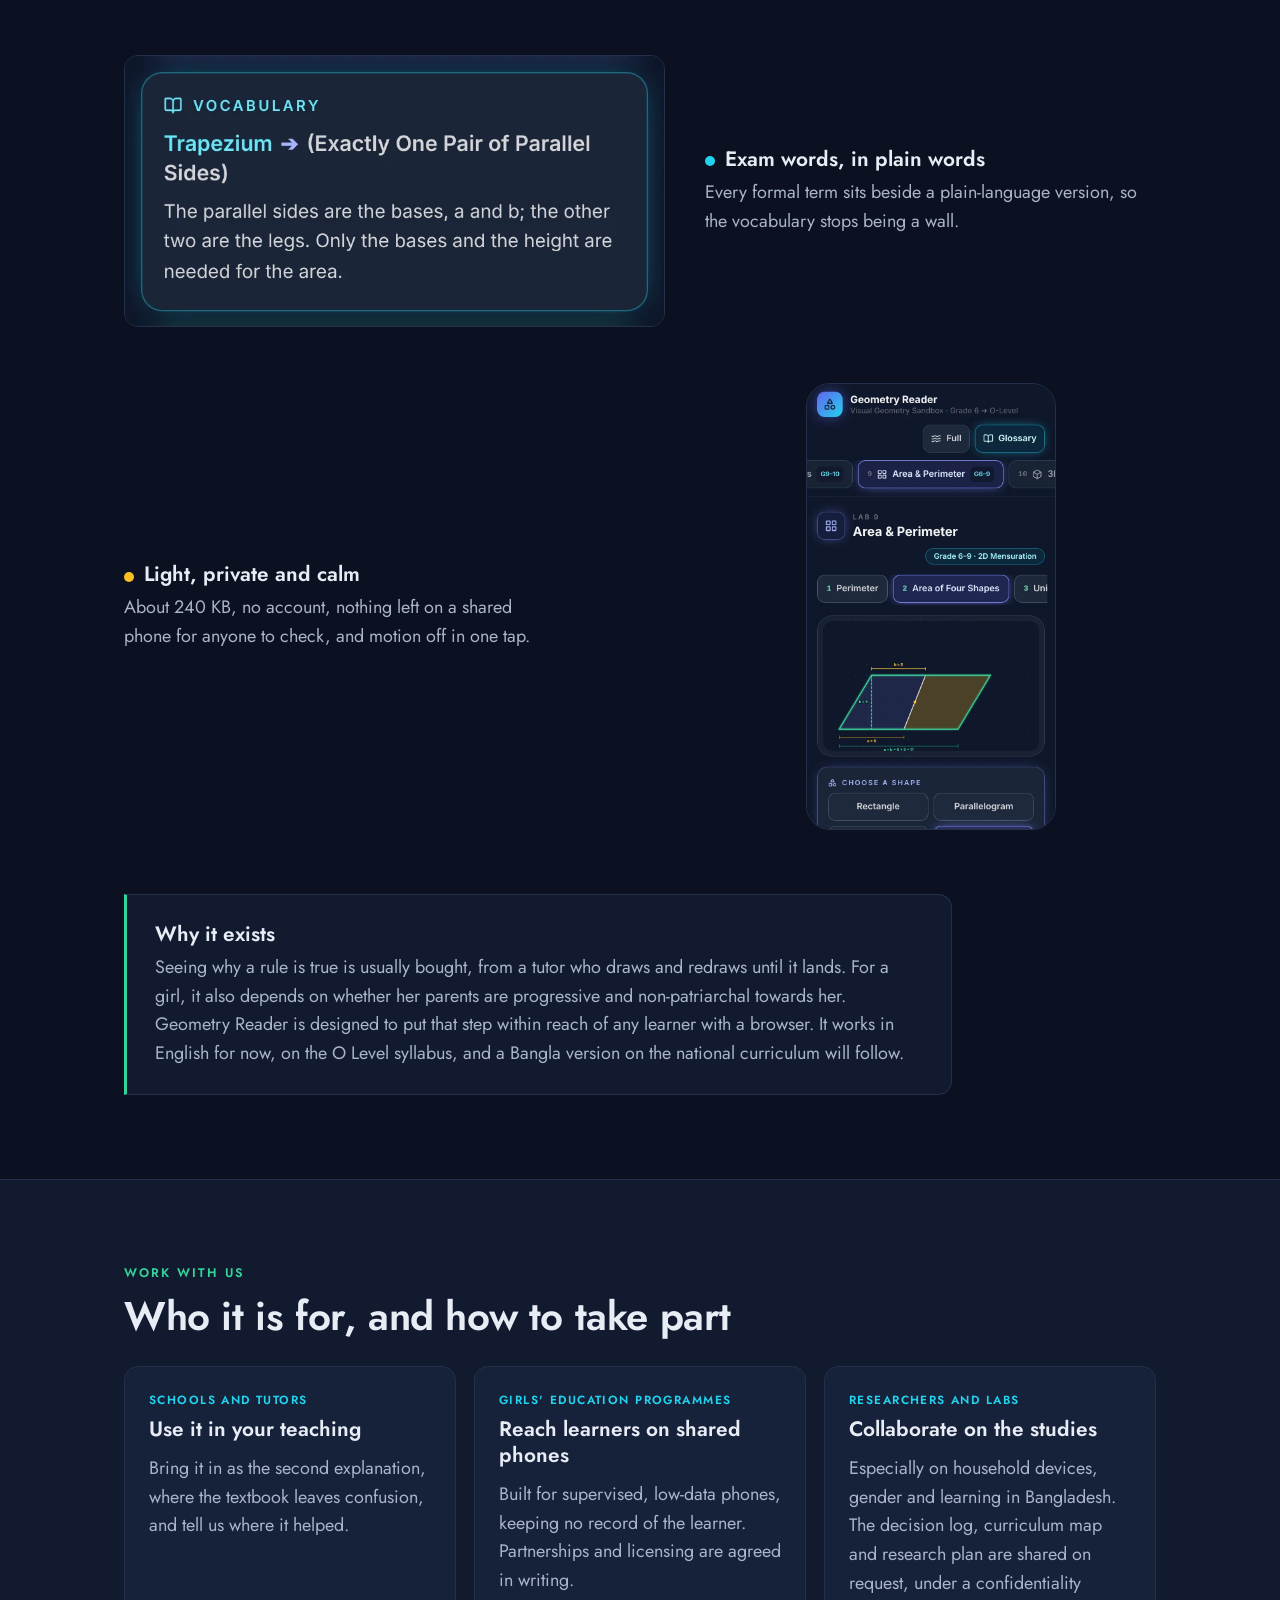
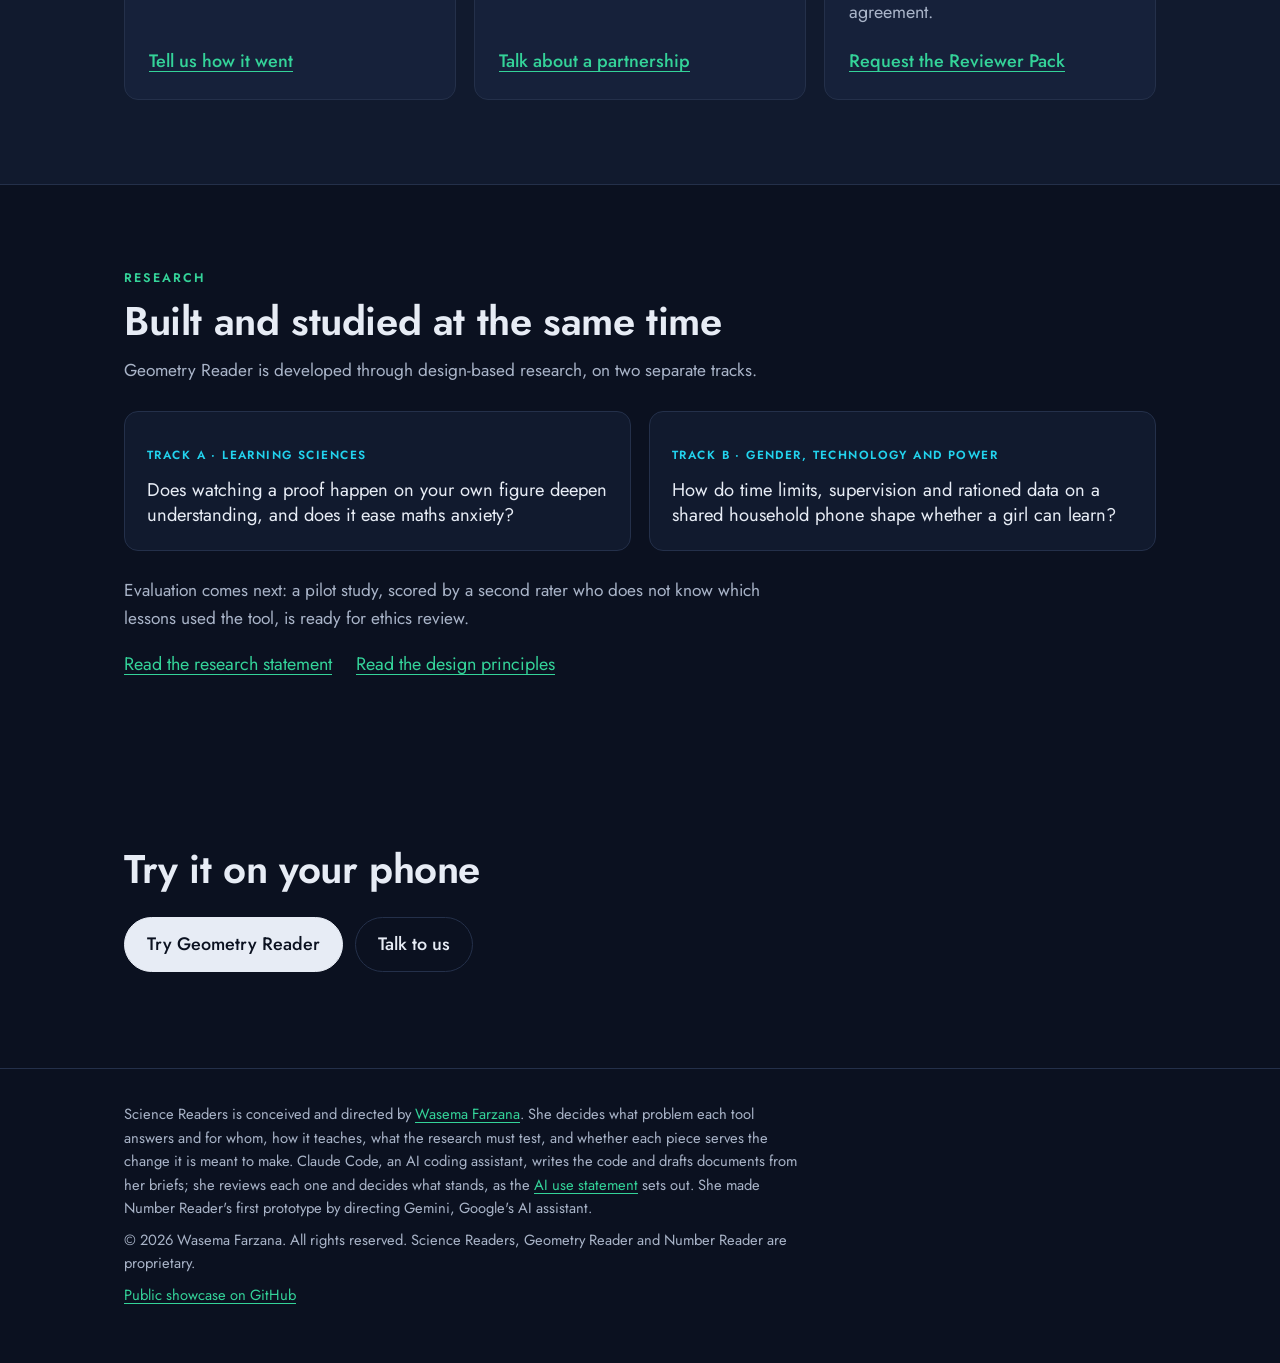
==== commit ce80827c: "Wings: a Mathematics wing with Geometry Reader and Number Reader (in development); 45 visual proofs" ====
--- a/index.html
+++ b/index.html
@@ -6,12 +6,12 @@
   <meta http-equiv="Content-Security-Policy" content="default-src 'self'; img-src 'self'; style-src 'self'; font-src 'self'; script-src 'none'; base-uri 'none'; form-action 'none'">
   <meta name="referrer" content="strict-origin-when-cross-origin">
   <title>Science Readers · Geometry Reader</title>
-  <meta name="description" content="Science Readers builds visual learning tools for learners with no tutor to show them why, designed for shared, low-data phones. Its first module, Geometry Reader, has 17 labs, 72 topics and 44 visual proofs, with no account and no tracking.">
+  <meta name="description" content="Science Readers builds visual learning tools for learners with no tutor to show them why, designed for shared, low-data phones. Its first module, Geometry Reader, has 17 labs, 72 topics and 45 visual proofs, with no account and no tracking.">
   <link rel="canonical" href="https://sciencereaders.github.io/">
   <meta property="og:type" content="website">
   <meta property="og:site_name" content="Science Readers">
   <meta property="og:title" content="Geometry Reader: geometry you can see, touch and watch being proved">
-  <meta property="og:description" content="Visual geometry for learners with no tutor to show them why, built for shared, low-data phones. 17 labs, 72 topics, 44 visual proofs.">
+  <meta property="og:description" content="Visual geometry for learners with no tutor to show them why, built for shared, low-data phones. 17 labs, 72 topics, 45 visual proofs.">
   <meta property="og:url" content="https://sciencereaders.github.io/">
   <meta property="og:image" content="https://sciencereaders.github.io/images/og.png">
   <meta property="og:image:width" content="1200">
@@ -31,6 +31,7 @@
         <span>Science Readers</span>
       </a>
       <nav aria-label="On this page">
+        <a href="#wings">Wings</a>
         <a href="#geometry-reader">Geometry Reader</a>
         <a href="#work-with-us">Work with us</a>
         <a href="#research">Research</a>
@@ -65,14 +66,41 @@
         <ul class="stats">
           <li><b class="c-mint">17</b><span>interactive labs</span></li>
           <li><b class="c-indigo">72</b><span>topics, from first geometry to O Level, and measurement</span></li>
-          <li><b class="c-mint">44</b><span>visual proofs and derivations</span></li>
+          <li><b class="c-mint">45</b><span>visual proofs and derivations</span></li>
           <li><b class="c-amber">~240 KB</b><span>to load, in one small download</span></li>
           <li><b class="c-cyan">0</b><span>accounts, trackers or data kept</span></li>
         </ul>
       </div>
     </section>
 
-    <section id="geometry-reader" class="sec">
+    <section id="wings" class="sec sec-alt">
+    <div class="wrap">
+      <p class="kicker">The wings</p>
+      <h2>One approach, one subject at a time</h2>
+      <p class="intro">Science Readers is organised in wings, one for each subject. Every title shares one engine: the learner moves the figure and watches why a rule holds.</p>
+      <ul class="cards">
+        <li>
+          <p class="card-k">Mathematics · live</p>
+          <h3>Geometry Reader</h3>
+          <p>From the first idea of a point to trigonometry and vectors, with a Measurement &amp; Units module built to be shared by every wing.</p>
+          <a href="https://sciencereaders.github.io/geometryreader/">Try Geometry Reader</a>
+        </li>
+        <li>
+          <p class="card-k">Mathematics · in development</p>
+          <h3>Number Reader</h3>
+          <p>Numbers from first counting to complex numbers, each rule proved on a figure the learner moves. Not yet released, and not yet used with learners.</p>
+          <a href="mailto:connect.wf@proton.me?subject=Number%20Reader">Ask about Number Reader</a>
+        </li>
+        <li>
+          <p class="card-k">Physics, Chemistry, Biology · planned</p>
+          <h3>The next wings</h3>
+          <p>Planned, starting from the shared Measurement &amp; Units module, which already teaches the units and conversions every science subject uses.</p>
+        </li>
+      </ul>
+    </div>
+  </section>
+
+  <section id="geometry-reader" class="sec">
       <div class="wrap">
         <p class="kicker">Geometry Reader</p>
         <h2>The figure does the explaining</h2>
@@ -156,8 +184,8 @@
 
   <footer class="foot">
     <div class="wrap foot-in">
-      <p>Science Readers is conceived and directed by <a href="https://wasemafarzana.com/">Wasema Farzana</a>. She decides what problem each tool answers and for whom, how it teaches, what the research must test, and whether each piece serves the change it is meant to make. Claude Code, an AI coding assistant, writes the code and drafts documents from her briefs; she reviews each one and decides what stands, as the <a href="https://github.com/sciencereaders/geometryreader/blob/main/AI_USE.md">AI use statement</a> sets out.</p>
-      <p>© 2026 Wasema Farzana. All rights reserved. Science Readers and Geometry Reader are proprietary.</p>
+      <p>Science Readers is conceived and directed by <a href="https://wasemafarzana.com/">Wasema Farzana</a>. She decides what problem each tool answers and for whom, how it teaches, what the research must test, and whether each piece serves the change it is meant to make. Claude Code, an AI coding assistant, writes the code and drafts documents from her briefs; she reviews each one and decides what stands, as the <a href="https://github.com/sciencereaders/geometryreader/blob/main/AI_USE.md">AI use statement</a> sets out. She made Number Reader's first prototype by directing Gemini, Google's AI assistant.</p>
+      <p>© 2026 Wasema Farzana. All rights reserved. Science Readers, Geometry Reader and Number Reader are proprietary.</p>
       <p><a href="https://github.com/sciencereaders/geometryreader">Public showcase on GitHub</a></p>
     </div>
   </footer>
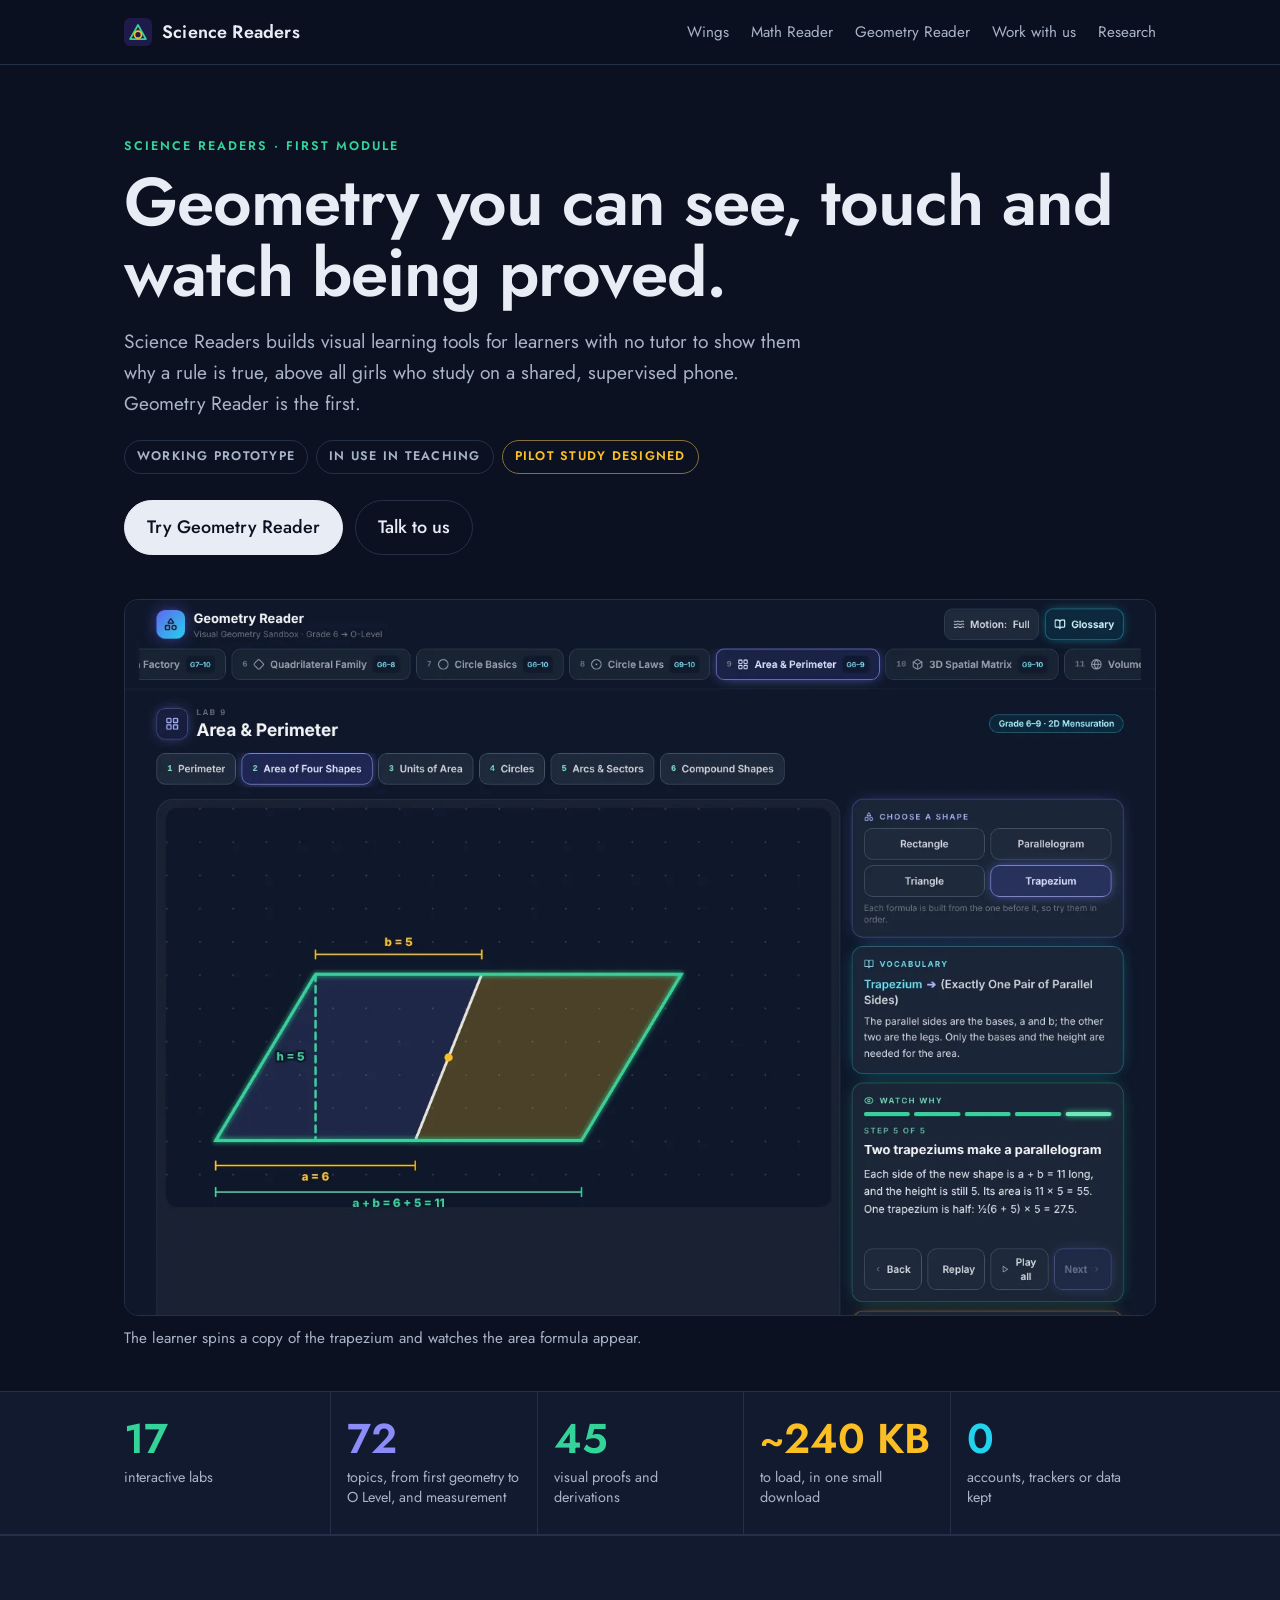
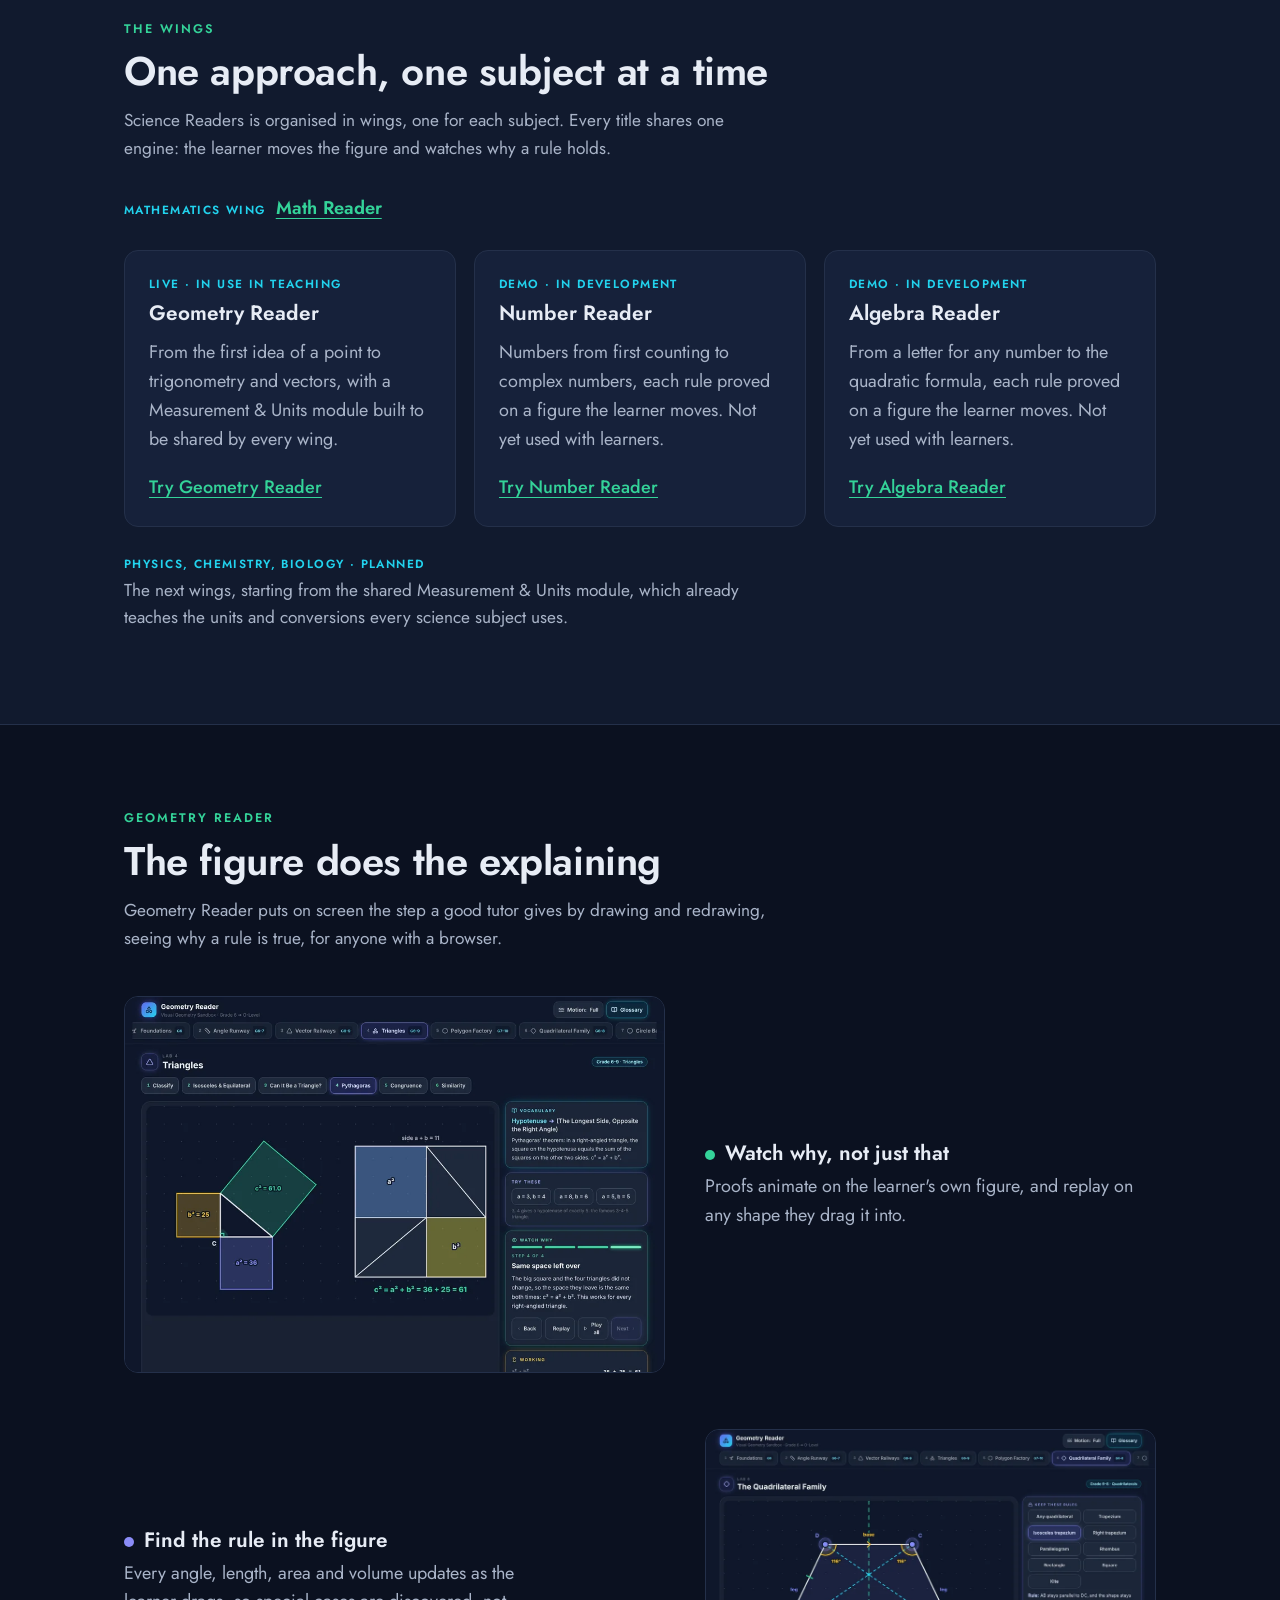
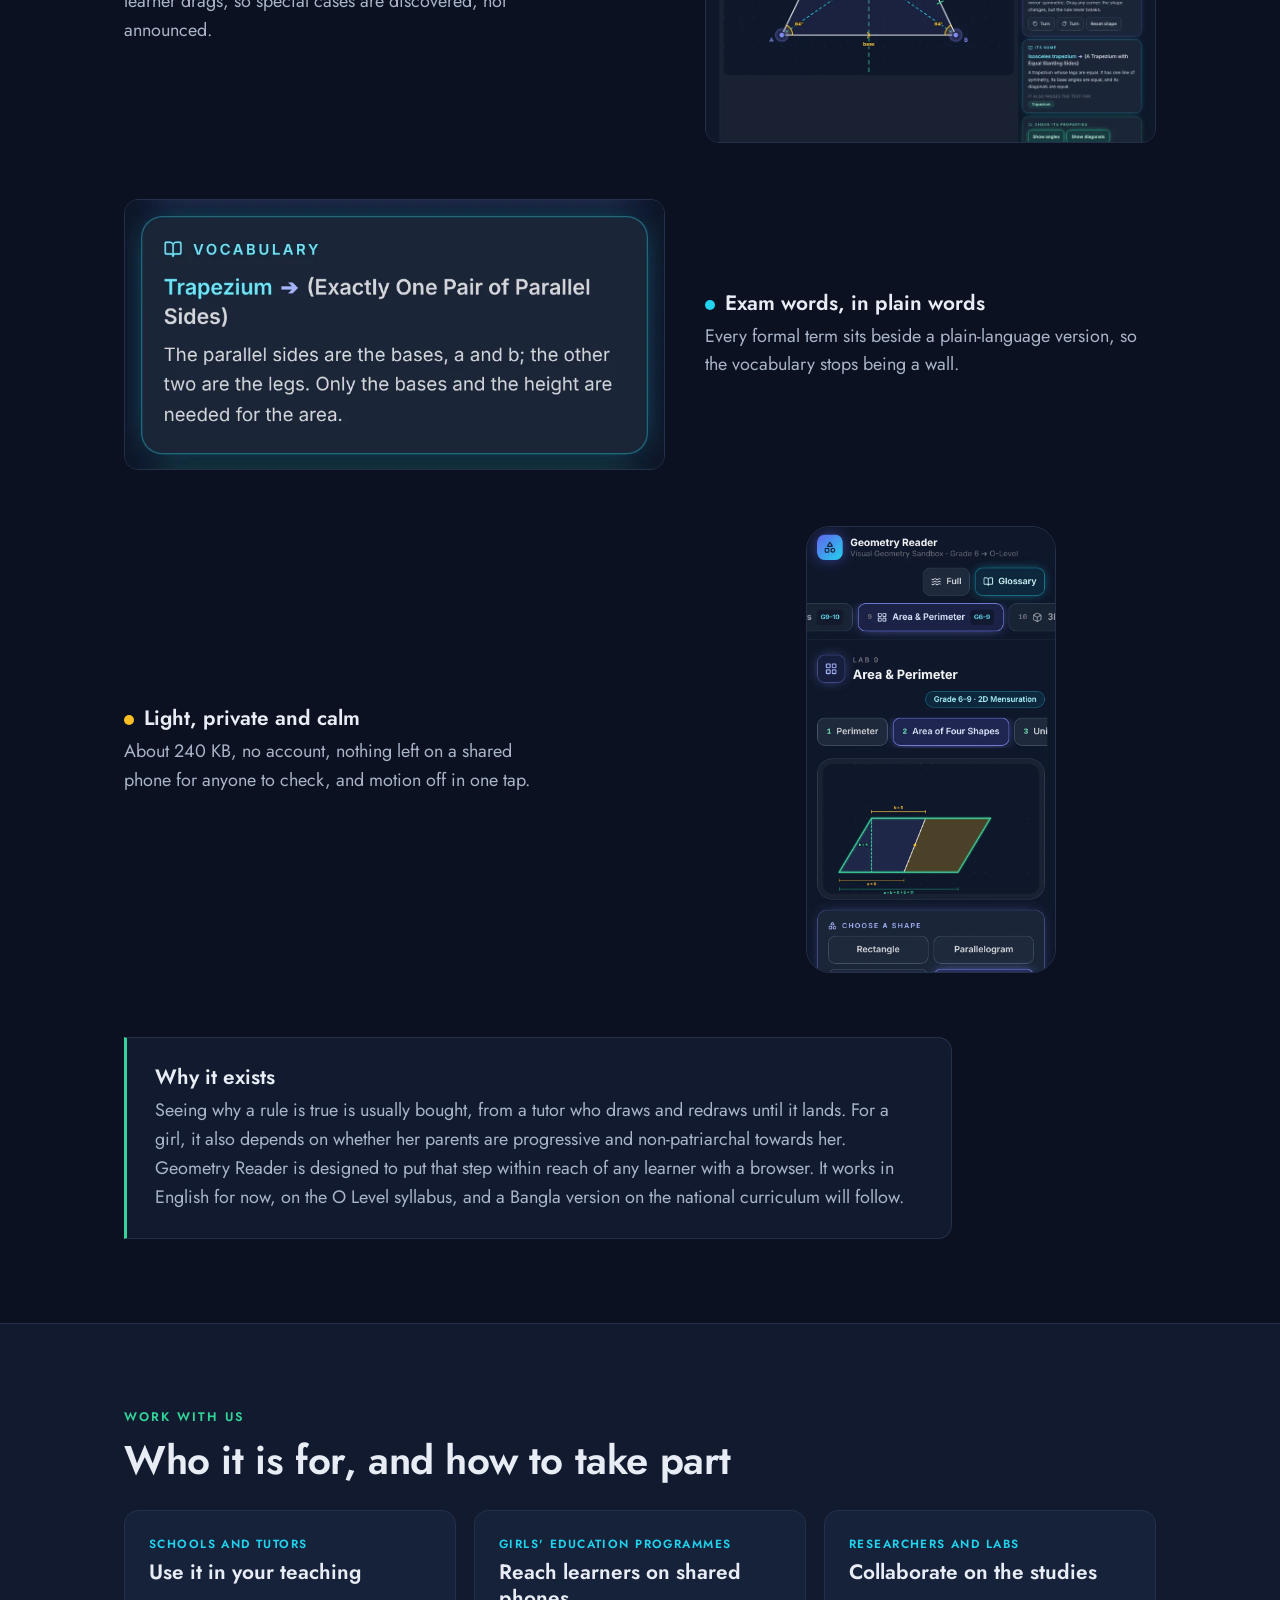
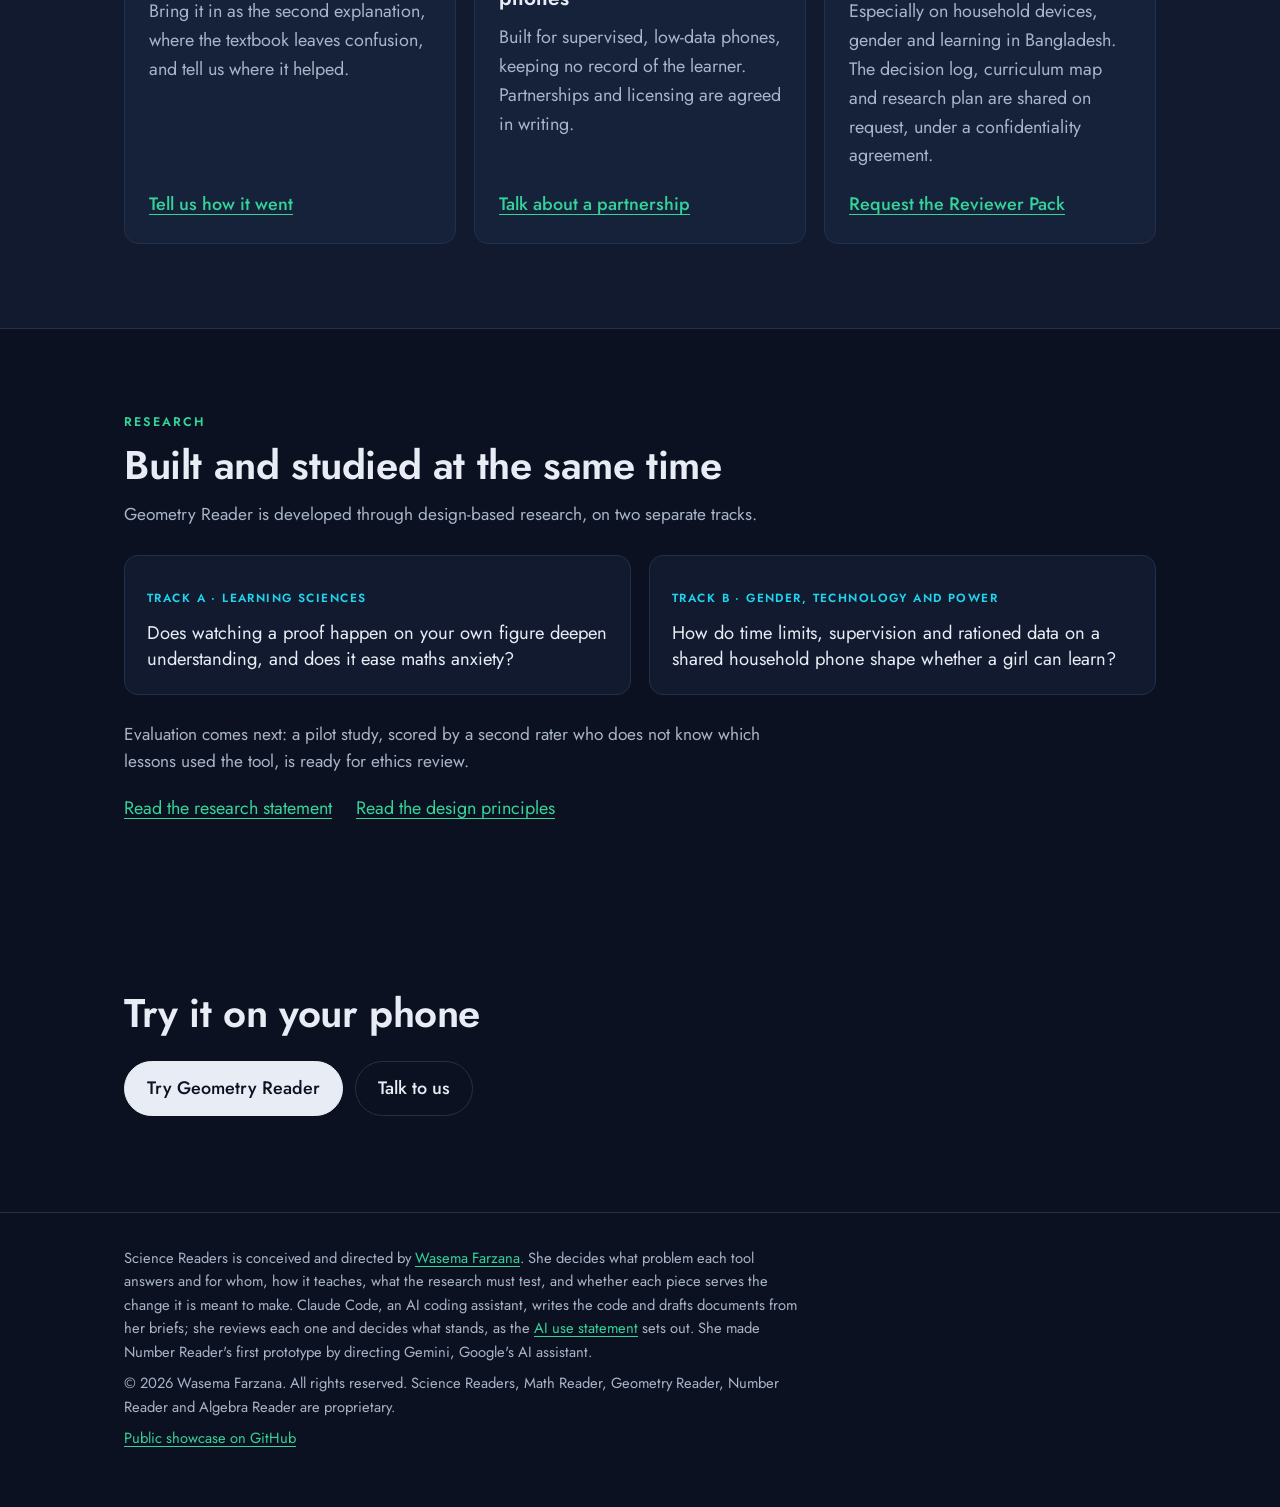
==== commit cfe29013: "Math Reader: the Mathematics wing's front door, with Number Reader and Algebra Reader demos A static" ====
--- a/index.html
+++ b/index.html
@@ -32,6 +32,7 @@
       </a>
       <nav aria-label="On this page">
         <a href="#wings">Wings</a>
+        <a href="math/">Math Reader</a>
         <a href="#geometry-reader">Geometry Reader</a>
         <a href="#work-with-us">Work with us</a>
         <a href="#research">Research</a>
@@ -78,25 +79,28 @@
       <p class="kicker">The wings</p>
       <h2>One approach, one subject at a time</h2>
       <p class="intro">Science Readers is organised in wings, one for each subject. Every title shares one engine: the learner moves the figure and watches why a rule holds.</p>
+      <p class="wing-title"><span class="card-k">Mathematics wing</span><a href="math/">Math Reader</a></p>
       <ul class="cards">
         <li>
-          <p class="card-k">Mathematics · live</p>
+          <p class="card-k">Live · in use in teaching</p>
           <h3>Geometry Reader</h3>
           <p>From the first idea of a point to trigonometry and vectors, with a Measurement &amp; Units module built to be shared by every wing.</p>
           <a href="https://sciencereaders.github.io/geometryreader/">Try Geometry Reader</a>
         </li>
         <li>
-          <p class="card-k">Mathematics · in development</p>
+          <p class="card-k">Demo · in development</p>
           <h3>Number Reader</h3>
-          <p>Numbers from first counting to complex numbers, each rule proved on a figure the learner moves. Not yet released, and not yet used with learners.</p>
-          <a href="mailto:connect.wf@proton.me?subject=Number%20Reader">Ask about Number Reader</a>
+          <p>Numbers from first counting to complex numbers, each rule proved on a figure the learner moves. Not yet used with learners.</p>
+          <a href="math/number/">Try Number Reader</a>
         </li>
         <li>
-          <p class="card-k">Physics, Chemistry, Biology · planned</p>
-          <h3>The next wings</h3>
-          <p>Planned, starting from the shared Measurement &amp; Units module, which already teaches the units and conversions every science subject uses.</p>
+          <p class="card-k">Demo · in development</p>
+          <h3>Algebra Reader</h3>
+          <p>From a letter for any number to the quadratic formula, each rule proved on a figure the learner moves. Not yet used with learners.</p>
+          <a href="math/algebra/">Try Algebra Reader</a>
         </li>
       </ul>
+      <p class="intro wing-next"><span class="card-k">Physics, Chemistry, Biology · planned</span><br>The next wings, starting from the shared Measurement &amp; Units module, which already teaches the units and conversions every science subject uses.</p>
     </div>
   </section>
 
@@ -185,7 +189,7 @@
   <footer class="foot">
     <div class="wrap foot-in">
       <p>Science Readers is conceived and directed by <a href="https://wasemafarzana.com/">Wasema Farzana</a>. She decides what problem each tool answers and for whom, how it teaches, what the research must test, and whether each piece serves the change it is meant to make. Claude Code, an AI coding assistant, writes the code and drafts documents from her briefs; she reviews each one and decides what stands, as the <a href="https://github.com/sciencereaders/geometryreader/blob/main/AI_USE.md">AI use statement</a> sets out. She made Number Reader's first prototype by directing Gemini, Google's AI assistant.</p>
-      <p>© 2026 Wasema Farzana. All rights reserved. Science Readers, Geometry Reader and Number Reader are proprietary.</p>
+      <p>© 2026 Wasema Farzana. All rights reserved. Science Readers, Math Reader, Geometry Reader, Number Reader and Algebra Reader are proprietary.</p>
       <p><a href="https://github.com/sciencereaders/geometryreader">Public showcase on GitHub</a></p>
     </div>
   </footer>
--- a/styles.css
+++ b/styles.css
@@ -70,6 +70,11 @@
 .q { margin: 6px 0 0; font-size: 1.15rem; line-height: 1.4; }
 .links { display: flex; flex-wrap: wrap; gap: 8px 24px; margin: 18px 0 0; }
 .end { text-align: left; padding-bottom: 96px; }
+.row-h { margin: 6px 0 8px; font-size: 1.6rem; }
+.rows .actions { margin-top: 18px; }
+.wing-title { margin: 30px 0 0; font-size: 1.15rem; font-weight: 600; color: var(--ink); }
+.wing-title .card-k { margin-right: 10px; }
+.wing-next { margin-top: 22px; }
 
 .foot { border-top: 1px solid var(--line); padding: 34px 0 48px; color: var(--soft); font-size: .92rem; }
 .foot-in p { margin: 0 0 8px; max-width: 46em; }
